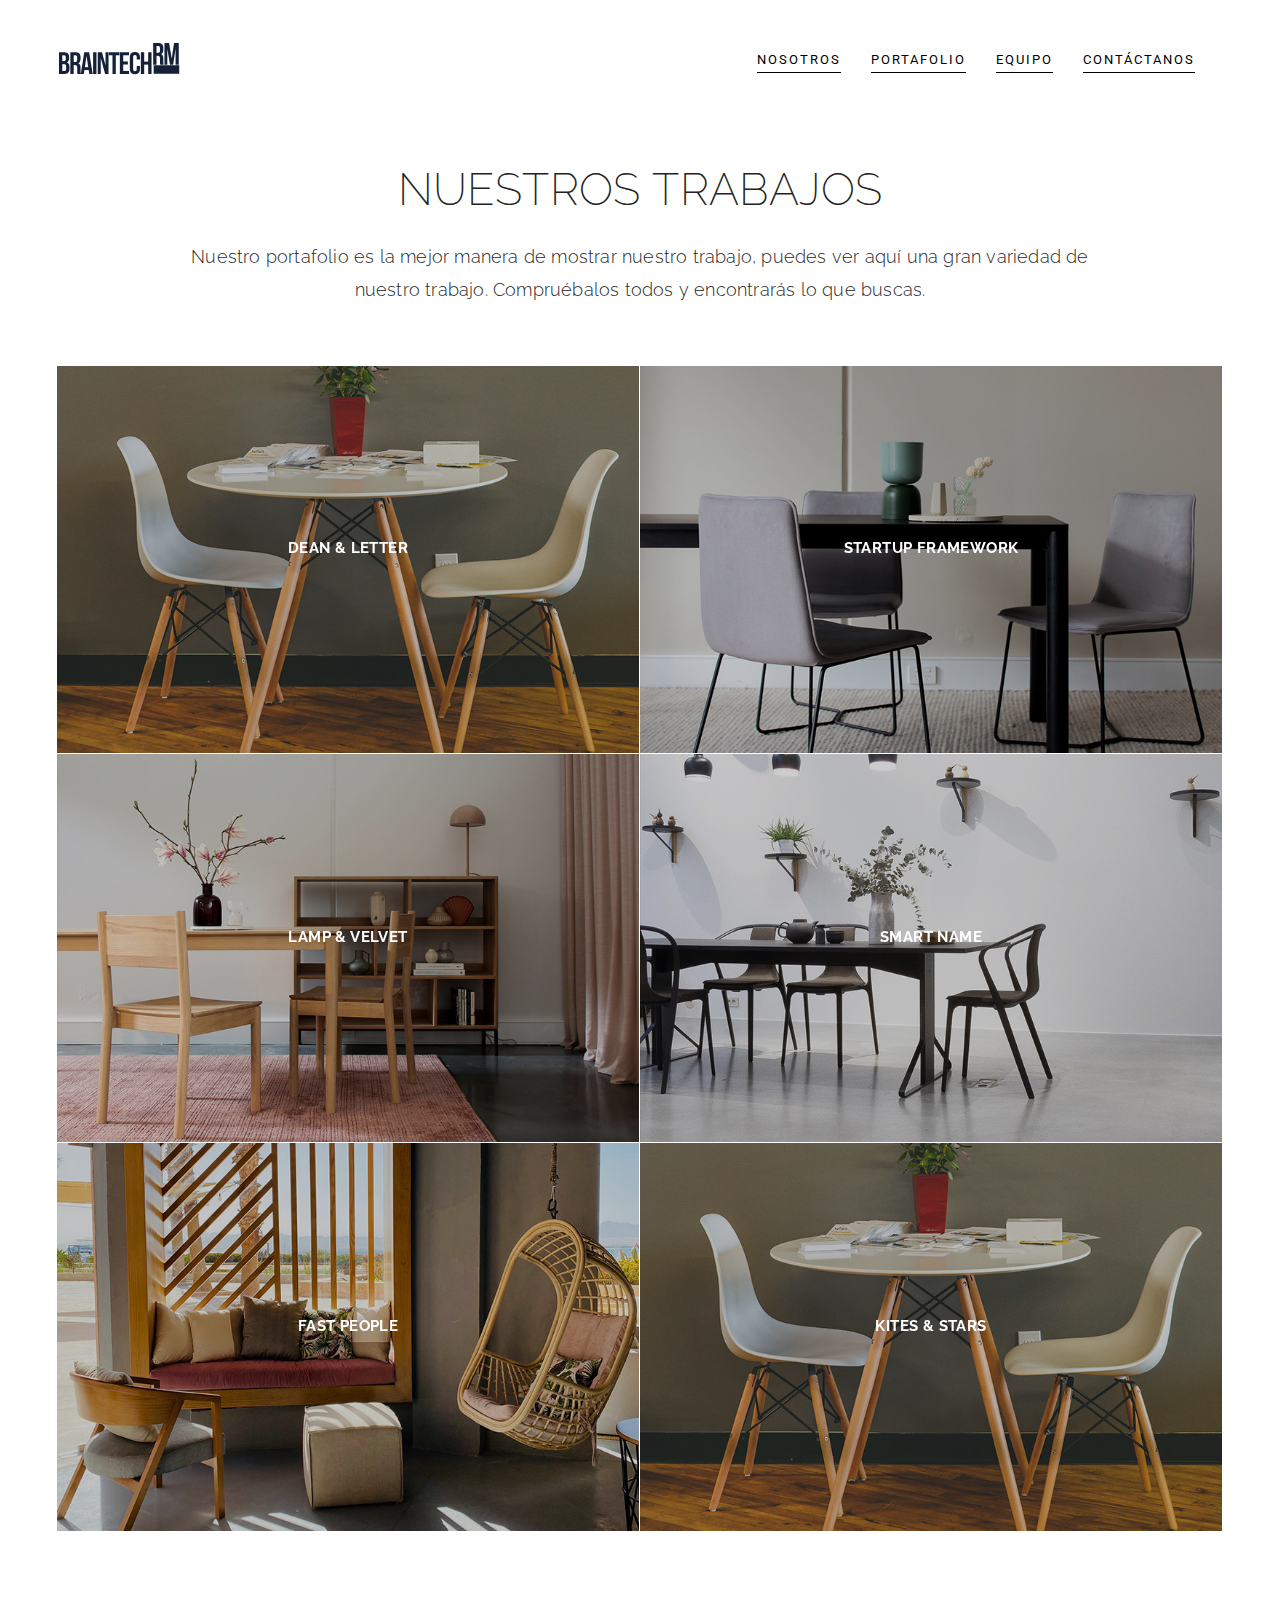
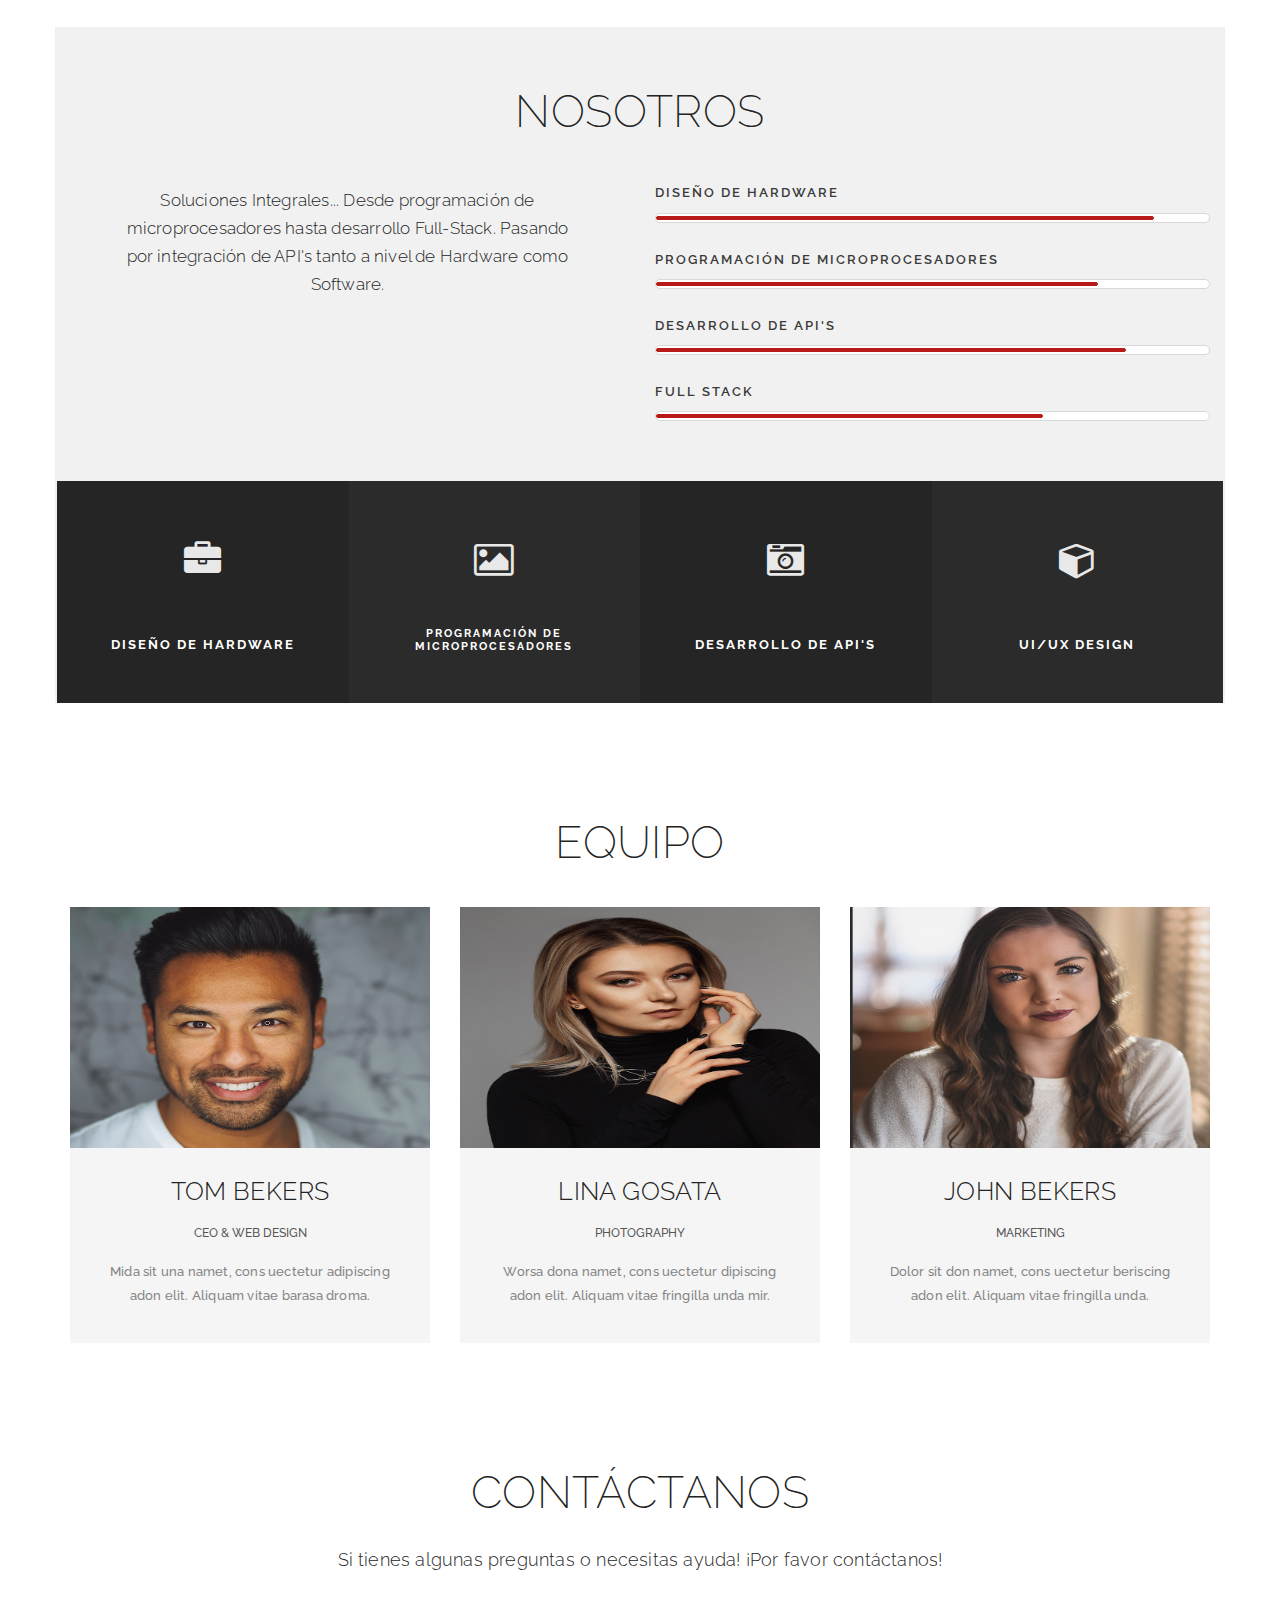
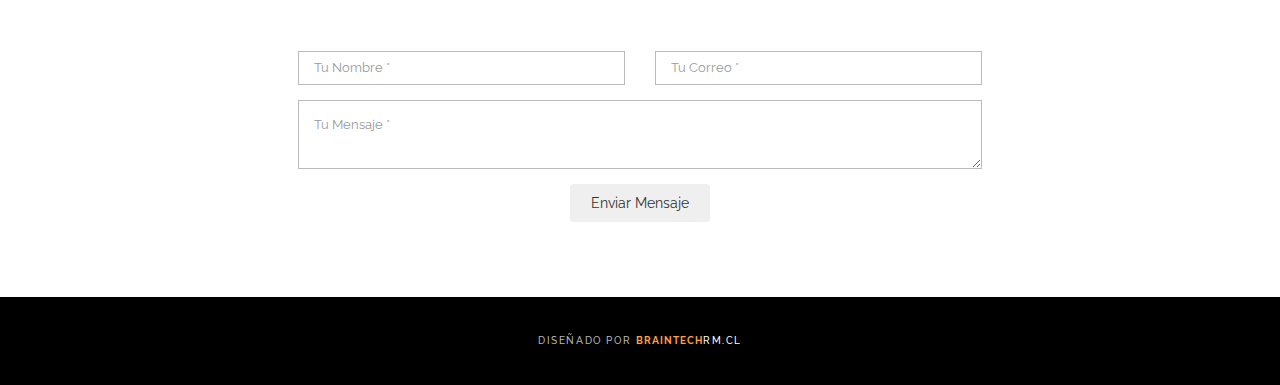
==== index.html @ 8836c4f1 "Update" ====
<!DOCTYPE html>
<html lang="en">
	<head>
		<meta charset="utf-8">
		<meta http-equiv="X-UA-Compatible" content="IE=edge">
		<meta name="viewport" content="width=device-width, initial-scale=1">
		<!-- The above 3 meta tags *must* come first in the head; any other head content must come *after* these tags -->
		<meta name="description" content="">
		<meta name="author" content="">
		<link rel="icon" href="favicon.ico">
		<title>BraintechRM</title>
		<!-- Bootstrap core CSS -->
		<link href="css/bootstrap.min.css" rel="stylesheet">
		<link rel="stylesheet" href="https://maxcdn.bootstrapcdn.com/font-awesome/4.4.0/css/font-awesome.min.css">
		<!-- Custom styles for this template -->
		<link href="css/style.css" rel="stylesheet">
		<script src="https://platform.linkedin.com/badges/js/profile.js" async defer type="text/javascript"></script>
	</head>
	<body id="page-top">
		<!-- Navigation -->
		<nav class="navbar navbar-default">
			<div class="container">
				<!-- Brand and toggle get grouped for better mobile display -->
				<div class="navbar-header page-scroll">
					<a class="navbar-brand page-scroll" href="#page-top"><img src="images/logosmall.png" class ="" alt="Treviso theme logo"></a>
					<button type="button" class="navbar-toggle" data-toggle="collapse" data-target="#bs-example-navbar-collapse-1">
					<span class="sr-only">Toggle navigation</span>
					<span class="icon-bar"></span>
					<span class="icon-bar"></span>
					<span class="icon-bar"></span>
					</button>
					
				</div>
				<!-- Collect the nav links, forms, and other content for toggling -->
				<div class="collapse navbar-collapse" id="bs-example-navbar-collapse-1">
					<ul class="nav navbar-nav navbar-right">
						<li class="hidden">
							<a href="#page-top"></a>
						</li>
						<li>
							<a class="page-scroll" href="#about">Nosotros</a>
						</li>
						<li>
							<a class="page-scroll" href="#portfolio">Portafolio</a>
						</li>
						<li>
							<a class="page-scroll" href="#team">Equipo</a>
						</li>
						<li>
							<a class="page-scroll" href="#contact">Contáctanos</a>
						</li>
					</ul>
				</div>
				<!-- /.navbar-collapse -->
			</div>
			<!-- /.container-fluid -->
		</nav>
		<section id="portfolio">
			<div class="container">
			<div class="row">
				<div class="col-lg-12 text-center">
					<div class="section-title">
						<h2>Nuestros Trabajos</h2>
						<p>Nuestro portafolio es la mejor manera de mostrar nuestro trabajo, puedes ver aquí una gran variedad de nuestro trabajo. Compruébalos todos y encontrarás lo que buscas.</p>
					</div>
				</div>
			</div>
			<div class="row row-0-gutter">
				<!-- start portfolio item -->
				<div class="col-md-6 col-0-gutter">
					<div class="ot-portfolio-item">
						<figure class="effect-bubba">
							<img src="images/demo/portfolio-6.jpg" alt="img02" class="img-responsive" />
							<figcaption>
								<h2>Dean & Letter</h2>
								<p>Branding, Design</p>
								<a href="#" data-toggle="modal" data-target="#Modal-1">View more</a>
							</figcaption>
						</figure>
					</div>
				</div>
				<!-- end portfolio item -->
				<!-- start portfolio item -->
				<div class="col-md-6 col-0-gutter">
					<div class="ot-portfolio-item">
						<figure class="effect-bubba">
							<img src="images/demo/portfolio-2.jpg" alt="img02" class="img-responsive" />
							<figcaption>
								<h2>Startup Framework</h2>
								<p>Branding, Web Design</p>
								<a href="#" data-toggle="modal" data-target="#Modal-2">View more</a>
							</figcaption>
						</figure>
					</div>
				</div>
				<!-- end portfolio item -->
			</div>
			<div class="row row-0-gutter">
				<!-- start portfolio item -->
				<div class="col-md-6 col-0-gutter">
					<div class="ot-portfolio-item">
						<figure class="effect-bubba">
							<img src="images/demo/portfolio-3.jpg" alt="img02" class="img-responsive" />
							<figcaption>
								<h2>Lamp & Velvet</h2>
								<p>Branding, Web Design</p>
								<a href="#" data-toggle="modal" data-target="#Modal-3">View more</a>
							</figcaption>
						</figure>
					</div>
				</div>
				<!-- end portfolio item -->
				<!-- start portfolio item -->
				<div class="col-md-6 col-0-gutter">
					<div class="ot-portfolio-item">
						<figure class="effect-bubba">
							<img src="images/demo/portfolio-4.jpg" alt="img02" class="img-responsive" />
							<figcaption>
								<h2>Smart Name</h2>
								<p>Branding, Design</p>
								<a href="#" data-toggle="modal" data-target="#Modal-4">View more</a>
							</figcaption>
						</figure>
					</div>
				</div>
				<!-- end portfolio item -->
			</div>
			<div class="row row-0-gutter">
				<!-- start portfolio item -->
				<div class="col-md-6 col-0-gutter">
					<div class="ot-portfolio-item">
						<figure class="effect-bubba">
							<img src="images/demo/portfolio-5.jpg" alt="img02" class="img-responsive" />
							<figcaption>
								<h2>Fast People</h2>
								<p>Branding, Web Design</p>
								<a href="#" data-toggle="modal" data-target="#Modal-5">View more</a>
							</figcaption>
						</figure>
					</div>
				</div>
				<!-- end portfolio item -->
				<!-- start portfolio item -->
				<div class="col-md-6 col-0-gutter">
					<div class="ot-portfolio-item">
						<figure class="effect-bubba">
							<img src="images/demo/portfolio-6.jpg" alt="img02" class="img-responsive" />
							<figcaption>
								<h2>Kites & Stars</h2>
								<p>Branding, Web Design</p>
								<a href="#" data-toggle="modal" data-target="#Modal-2">View more</a>
							</figcaption>
						</figure>
					</div>
				</div>
				<!-- end portfolio item -->
			</div>
			</div><!-- container -->
		</section>

		<section id="about" class="mz-module">
			<div class="container light-bg">
				<div class="row">
					<div class="col-lg-12 text-center">
						<div class="section-title">
							<h2>Nosotros</h2>
						</div>
					</div>
				</div>
				<div class="row">
					<div class="col-md-6 text-center">
						<div class="mz-about-container">
							<p>Soluciones Integrales... Desde programación de microprocesadores hasta desarrollo Full-Stack. Pasando por integración de API's tanto a nivel de Hardware como Software.</p>
						</div>
					</div>
					<div class="col-md-6">
						<!-- skill bar item -->
						<div class="skillbar-item">
							<div class="skillbar" data-percent="90%">
								<h3>Diseño de Hardware</h3>
								<div class="skillbar-bar">
									<div class="skillbar-percent" style="width: 90%;">
									</div>
								</div>
							</div>
						</div>
						<!-- skill bar item -->
						<div class="skillbar-item">
							<div class="skillbar" data-percent="80%">
								<h3>Programación de Microprocesadores</h3>
								<div class="skillbar-bar">
									<div class="skillbar-percent" style="width: 80%;">
									</div>
								</div>
							</div>
						</div>
						<!-- skill bar item -->
						<div class="skillbar-item">
							<div class="skillbar" data-percent="85%">
								<h3>Desarrollo de API's</h3>
								<div class="skillbar-bar">
									<div class="skillbar-percent" style="width: 85%;">
									</div>
								</div>
							</div>
						</div>
						<!-- skill bar item -->
						<div class="skillbar-item">
							<div class="skillbar" data-percent="70%">
								<h3>Full Stack</h3>
								<div class="skillbar-bar">
									<div class="skillbar-percent" style="width: 70%;">
									</div>
								</div>
							</div>
						</div>
					</div>
				</div>
				<div class="row row-0-gutter">
					<!-- about module -->
					<div class="col-md-3 col-0-gutter mz-about-default text-center">
						<div class="mz-module-about">
							<i class="fa fa-briefcase ot-circle"></i>
							<h3>Diseño de Hardware</h3>
						</div>
					</div>
					<!-- end about module -->
					<!-- about module -->
					<div class="col-md-3 col-0-gutter mz-about-dark text-center">
						<div class="mz-module-about">
							<i class="fa fa-photo ot-circle"></i>
							<h4>Programación de Microprocesadores</h4>
						</div>
					</div>
					<!-- end about module -->
					<!-- about module -->
					<div class="col-md-3 col-0-gutter mz-about-default text-center">
						<div class="mz-module-about">
							<i class="fa fa-camera-retro ot-circle"></i>
							<h3>Desarrollo de API's</h3>
						</div>
					</div>
					<!-- end about module -->
					<!-- about module -->
					<div class="col-md-3 col-0-gutter mz-about-dark text-center">
						<div class="mz-module-about">
							<i class="fa fa-cube ot-circle"></i>
							<h3>UI/UX Design</h3>
						</div>
					</div>
					<!-- end about module -->
				</div>
			</div>
			<!-- /.container -->
		</section>

		<section id="team">
			<div class="container">
				<div class="row">
					<div class="col-lg-12 text-center">
						<div class="section-title">
							<h2>Equipo</h2>
						</div>
					</div>
				</div>
				<div class="row">
					<!-- team member item -->
					<div class="col-md-4">
						<div class="team-item">
							<div class="team-image">
								<img src="images/demo/author-2.jpg" class="img-responsive" alt="author">
							</div>
							<div class="team-text">
								<h3>TOM BEKERS</h3>
								<div class="team-position">CEO & Web Design</div>
								<p>Mida sit una namet, cons uectetur adipiscing adon elit. Aliquam vitae barasa droma.</p>
							</div>
						</div>
					</div>
					<!-- end team member item -->
					<!-- team member item -->
					<div class="col-md-4">
						<div class="team-item">
							<div class="team-image">
								<img src="images/demo/author-6.jpg" class="img-responsive" alt="author">
							</div>
							<div class="team-text">
								<h3>LINA GOSATA</h3>
								<div class="team-position">Photography</div>
								<p>Worsa dona namet, cons uectetur dipiscing adon elit. Aliquam vitae fringilla unda mir.</p>
							</div>
						</div>
					</div>
					<!-- end team member item -->
					<!-- team member item -->
					<div class="col-md-4">
						<div class="team-item">
							<div class="team-image">
								<img src="images/demo/author-4.jpg" class="img-responsive" alt="author">
							</div>
							<div class="team-text">
								<h3>John BEKERS</h3>
								<div class="team-position">Marketing</div>
								<p>Dolor sit don namet, cons uectetur beriscing adon elit. Aliquam vitae fringilla unda.</p>
							</div>
						</div>
					</div>
					<!-- end team member item -->
				</div>
			</div>
		</section>

		<section id="contact">
			<div class="container">
				<div class="row">
					<div class="col-lg-12 text-center">
						<div class="section-title">
							<h2>Contáctanos</h2>
							<p>Si tienes algunas preguntas o necesitas ayuda! ¡Por favor contáctanos!<br></p>
						</div>
					</div>
				</div>
				<div class="row">
					<div class="col-lg-12 text-center">
						<form name="sentMessage" id="contactForm" novalidate="">
							<div class="row">
								<div class="col-md-6">
									<div class="form-group">
										<input type="text" class="form-control" placeholder="Tu Nombre *" id="name" required="" data-validation-required-message="Please enter your name.">
										<p class="help-block text-danger"></p>
									</div>
								</div>
								<div class="col-md-6">
									<div class="form-group">
										<input type="email" class="form-control" placeholder="Tu Correo *" id="email" required="" data-validation-required-message="Please enter your email address.">
										<p class="help-block text-danger"></p>
									</div>
								</div>
							</div>
							<div class="row">
								<div class="col-md-12">
									<div class="form-group">
										<textarea class="form-control" placeholder="Tu Mensaje *" id="message" required="" data-validation-required-message="Please enter a message."></textarea>
										<p class="help-block text-danger"></p>
									</div>
								</div>
								<div class="clearfix"></div>
							</div>
							<div class="row">
								<div class="col-lg-12 text-center">
									<div id="success"></div>
									<button type="submit" class="btn">Enviar Mensaje</button>
								</div>
							</div>
						</form>
					</div>
				</div>
			</div>
		</section>
		<p id="back-top">
			<a href="#top"><i class="fa fa-angle-up"></i></a>  
		</p>
		<footer>
			<div class="container text-center">
				<p>DISEÑADO POR <a href="https://braintechrm.cl"><span>Braintech</span>RM.CL</a></p>
			</div>
		</footer>

		<!-- Modal for portfolio item 1 -->
		<div class="modal fade" id="Modal-1" tabindex="-1" role="dialog" aria-labelledby="Modal-label-1">
			<div class="modal-dialog" role="document">
				<div class="modal-content">
					<div class="modal-header">
						<button type="button" class="close" data-dismiss="modal" aria-label="Close"><span aria-hidden="true">&times;</span></button>
						<h4 class="modal-title" id="Modal-label-1">Dean & Letter</h4>
					</div>
					<div id="carouselExampleIndicators" class="carousel slide" data-ride="carousel">
						<ol class="carousel-indicators">
						  <li data-target="#carouselExampleIndicators" data-slide-to="0" class="active"></li>
						  <li data-target="#carouselExampleIndicators" data-slide-to="1"></li>
						  <li data-target="#carouselExampleIndicators" data-slide-to="2"></li>
						</ol>
						<div class="carousel-inner">
						  <div class="carousel-item active">
							<img class="d-block w-100" src="images/indumentaria-removebg-preview.png" alt="First slide">
						  </div>
						  <div class="carousel-item">
							<img class="d-block w-100" src="images/indumentaria-removebg-preview.png" alt="Second slide">
						  </div>
						  <div class="carousel-item">
							<img class="d-block w-100" src="images/indumentaria-removebg-preview.png" alt="Third slide">
						  </div>
						</div>
						<a class="carousel-control-prev" href="#carouselExampleIndicators" role="button" data-slide="prev">
						  <span class="carousel-control-prev-icon" aria-hidden="true"></span>
						  <span class="sr-only">Previous</span>
						</a>
						<a class="carousel-control-next" href="#carouselExampleIndicators" role="button" data-slide="next">
						  <span class="carousel-control-next-icon" aria-hidden="true"></span>
						  <span class="sr-only">Next</span>
						</a>
					</div>
					<div class="modal-body">
						<!--<img src="images/demo/portfolio-6.jpg" alt="img01" class="img-responsive" />-->
						
						<div class="modal-works"><span>Branding</span><span>Web Design</span></div>
						<p>Temporibus autem quibusdam et aut officiis debitis aut rerum necessitatibus saepe</p>
					</div>
					<div class="modal-footer">
						<button type="button" class="btn btn-default" data-dismiss="modal">Close</button>
					</div>
				</div>
			</div>
		</div>

		<!-- Modal for portfolio item 2 -->
		<div class="modal fade" id="Modal-2" tabindex="-1" role="dialog" aria-labelledby="Modal-label-2">
			<div class="modal-dialog" role="document">
				<div class="modal-content">
					<div class="modal-header">
						<button type="button" class="close" data-dismiss="modal" aria-label="Close"><span aria-hidden="true">&times;</span></button>
						<h4 class="modal-title" id="Modal-label-2">Startup Framework</h4>
					</div>
					<div class="modal-body">
						<img src="images/demo/portfolio-2.jpg" alt="img01" class="img-responsive" />
						<div class="modal-works"><span>Branding</span><span>Web Design</span></div>
						<p>Temporibus autem quibusdam et aut officiis debitis aut rerum necessitatibus saepe</p>
					</div>
					<div class="modal-footer">
						<button type="button" class="btn btn-default" data-dismiss="modal">Close</button>
					</div>
				</div>
			</div>
		</div>

		<!-- Modal for portfolio item 3 -->
		<div class="modal fade" id="Modal-3" tabindex="-1" role="dialog" aria-labelledby="Modal-label-3">
			<div class="modal-dialog" role="document">
				<div class="modal-content">
					<div class="modal-header">
						<button type="button" class="close" data-dismiss="modal" aria-label="Close"><span aria-hidden="true">&times;</span></button>
						<h4 class="modal-title" id="Modal-label-3">Lamp & Velvet</h4>
					</div>
					<div class="modal-body">
						<img src="images/demo/portfolio-3.jpg" alt="img01" class="img-responsive" />
						<div class="modal-works"><span>Branding</span><span>Web Design</span></div>
						<p>Temporibus autem quibusdam et aut officiis debitis aut rerum necessitatibus saepe</p>
					</div>
					<div class="modal-footer">
						<button type="button" class="btn btn-default" data-dismiss="modal">Close</button>
					</div>
				</div>
			</div>
		</div>

		<!-- Modal for portfolio item 4 -->
		<div class="modal fade" id="Modal-4" tabindex="-1" role="dialog" aria-labelledby="Modal-label-4">
			<div class="modal-dialog" role="document">
				<div class="modal-content">
					<div class="modal-header">
						<button type="button" class="close" data-dismiss="modal" aria-label="Close"><span aria-hidden="true">&times;</span></button>
						<h4 class="modal-title" id="Modal-label-4">Smart Name</h4>
					</div>
					<div class="modal-body">
						<img src="images/demo/portfolio-4.jpg" alt="img01" class="img-responsive" />
						<div class="modal-works"><span>Branding</span><span>Web Design</span></div>
						<p>Temporibus autem quibusdam et aut officiis debitis aut rerum necessitatibus saepe</p>
					</div>
					<div class="modal-footer">
						<button type="button" class="btn btn-default" data-dismiss="modal">Close</button>
					</div>
				</div>
			</div>
		</div>

		<!-- Modal for portfolio item 5 -->
		<div class="modal fade" id="Modal-5" tabindex="-1" role="dialog" aria-labelledby="Modal-label-5">
			<div class="modal-dialog" role="document">
				<div class="modal-content">
					<div class="modal-header">
						<button type="button" class="close" data-dismiss="modal" aria-label="Close"><span aria-hidden="true">&times;</span></button>
						<h4 class="modal-title" id="Modal-label-5">Fast People</h4>
					</div>
					<div class="modal-body">
						<img src="images/demo/portfolio-5.jpg" alt="img01" class="img-responsive" />
						<div class="modal-works"><span>Branding</span><span>Web Design</span></div>
						<p>Temporibus autem quibusdam et aut officiis debitis aut rerum necessitatibus saepe</p>
					</div>
					<div class="modal-footer">
						<button type="button" class="btn btn-default" data-dismiss="modal">Close</button>
					</div>
				</div>
			</div>
		</div>

		<!-- Bootstrap core JavaScript
			================================================== -->
		<!-- Placed at the end of the document so the pages load faster -->
		<script src="https://ajax.googleapis.com/ajax/libs/jquery/1.11.3/jquery.min.js"></script>
		<script src="js/bootstrap.min.js"></script>
		<script src="js/SmoothScroll.js"></script>
		<script src="js/theme-scripts.js"></script>
	</body>
</html>
---- css/style.css ----
/*------------------------------------------------------------------

Project:	Treviso - One page multi purpose page
Version:	1.0
Last change:	17/08/2015 [...]
Designed by:	MOOZ Themes / www.MOOZthemes.com
Primary use:	One page

/*--------------------
Import Google Fonts
--------------------*/

/* main font for menu. */
@import url(http://fonts.googleapis.com/css?family=Roboto:400|Raleway:200,300,400,500,700,900);

/*--------------------
1. General
--------------------*/

body {
    margin: 0px;
    font-family: "Raleway", Sans-serif;
}

h1,
h2,
h3,
h4,
h5,
h6 {
    font-weight: 200;
    letter-spacing: 0.4px;
    font-family: "Raleway", Sans-serif;
    color: #232323;
}

p {
    font-family: 'Raleway', sans-serif;
    font-size: 17px;
    font-weight: 300;
    line-height: 28px;
    letter-spacing: 0.2px;
    color: #252525;
}

a:hover,
a:focus,
a:active,
a.active {
    color: #fec503;
}

a,
a:hover,
a:focus,
a:active,
a.active {
    outline: 0;
}

::selection {
    text-shadow: none;
    background: #fed136;
}

@media (min-width: 768px) {
    section {
        padding: 150px 0;
    }
}

section {
    padding: 35px 0 60px;
}

/*--------------------
1.1 Reset bootstrap
--------------------*/

.row-0-gutter {
    margin-left: -13px;
    margin-right: -13px;
}

.col-0-gutter {
    padding-left: 0;
    padding-right: 0;
}

/*--------------------
2. Navigation
--------------------*/


.navbar-default {
    background-color: #F1F1F1;
    border-color: transparent
}

.navbar-default .navbar-brand {
    color: #fff;
    padding: 5px;
}

.navbar-default .navbar-brand:hover,
.navbar-default .navbar-brand:focus,
.navbar-default .navbar-brand:active,
.navbar-default .navbar-brand.active {
    color: #fec503
}

.navbar-default .navbar-collapse {
    border-color: rgba(255, 255, 255, .02)
}

.navbar-default .navbar-toggle {
    background-color: #fed136;
    border-color: #fed136
}

.navbar-default .navbar-toggle .icon-bar {
    background-color: #fff
}

.navbar-default .navbar-toggle:hover,
.navbar-default .navbar-toggle:focus {
    background-color: #fed136
}

.navbar-default .nav li a {
    font-family: "Roboto", sans-serif;
    text-transform: uppercase;
    font-size: 13px;
    font-weight: 400;
    letter-spacing: 2px;
    color: #000;
    border-bottom: 1px solid;
    border-color: #000;
    margin: 10px 15px;
    padding: 0 0 2px 0;
}

.navbar-default .nav li a:hover,
.navbar-default .nav li a:focus {
    border-color: #991919;
    outline: 0
}

.navbar-default .navbar-nav>.active>a {
    border-radius: 0;
    color: #fff;
    background-color: #fed136
}

.navbar-default .navbar-nav>.active>a:hover,
.navbar-default .navbar-nav>.active>a:focus {
    color: #fff;
    background-color: #fec503
}

@media (min-width:768px) {
    .navbar-default {
        background-color: transparent;
        padding: 40px 0 0px;
        -webkit-transition: padding .3s;
        -moz-transition: padding .3s;
        transition: padding .3s;
        border: 0
    }

    .navbar-default .navbar-brand {
        font-size: 2em;
        -webkit-transition: all .3s;
        -moz-transition: all .3s;
        transition: all .3s; 
        padding: 0px;
    }

    .navbar-default .navbar-nav>.active>a {
        border-radius: 3px
    }

    .navbar-default.navbar-shrink {
        background-color: #222;
        padding: 10px 0
    }

    .navbar-nav>li>a {
        padding-top: 15px;
        padding-bottom: 4px;
    }
}

/*--------------------
4. Sections
--------------------*/

.section-title {
    padding-bottom: 30px;
}

.section-title h2 {
    font-size: 45px;
    text-transform: uppercase;
}

.section-title p {
    font-size: 18px;
    font-weight: 300;
    line-height: 33px;
    margin: 25px 100px 30px 100px;
}

.mz-module .section-title {
    padding: 40px 0;
}

/*--------------------
4.1. About
--------------------*/

.mz-about-container {
    padding: 0 50px;
}

.mz-module-about {
    padding: 20px;
}

.mz-about-default {
    background-color: #252525;
}

.mz-about-dark {
    background-color: #2B2B2B;
}

.mz-module-about h3 {
    font-weight: 700;
    font-size: 13px;
    text-transform: uppercase;
    color: #FFFFFF;
    letter-spacing: 2px;
    margin-bottom: 30px;
}

.mz-module-about h4 {
    font-weight: 700;
    font-size: 11px;
    text-transform: uppercase;
    color: #FFFFFF;
    letter-spacing: 2px;
    margin-bottom: 30px;
}


.mz-module-about p {
    font-size: 14px;
    font-weight: 400;
    line-height: 27px;
    color: #9C9C9C;
}

.ot-circle {
    text-align: center;
    color: #E8E8E8;
    margin: 40px 0;
    font-size: 37px;
}

/*--------------------
4.2. Skills
--------------------*/

.skills-text h2 {
    margin: 0 0 30px;
}

.skillbar-item {
    margin-bottom: 30px;
}

.skillbar-item:last-child {
    margin-bottom: 60px;
}

.skillbar {
    position: relative;
    display: block;
    width: 100%;
}

.skillbar-bar {
    display: block;
    background-color: #FFFFFF;
    height: 10px;
    width: 100%;
    border: 1px solid #D8D8D8;
    border-radius: 10px;
}

.skillbar h3 {
    font-weight: 600;
    font-size: 13px;
    text-transform: uppercase;
    color: #3A3A3A;
    letter-spacing: 2px;
    margin: 0;
    padding: 0 0 12px 0;
}

.skillbar-percent {
    color: #fff;
    background-color: #B91919;
    float: left;
    height: 4px;
    margin: 2px 0;
    border-radius: 10px;
    border: 1px solid #B91919;
}

/*--------------------
4.3. Portfolio
--------------------*/

figure {
    position: relative;
    overflow: hidden;
    margin: 0 1px 1px 0;
    background: #726FB9;
    text-align: center;
    cursor: pointer;
}

figcaption {
    position: absolute;
    top: 0;
    left: 0;
    width: 100%;
    height: 100%;
}

.ot-portfolio-item figure figcaption>a {
    z-index: 1000;
    text-indent: 200%;
    white-space: nowrap;
    font-size: 0;
    opacity: 0;
}

.ot-portfolio-item figure figcaption,
.ot-portfolio-item figure figcaption>a {
    position: absolute;
    top: 0;
    left: 0;
    width: 100%;
    height: 100%;
}

figure.effect-bubba {
    background: #000;
    margin-bottom: 1px;
}

figure.effect-bubba img {
    opacity: 0.8;
    -webkit-transition: opacity 0.35s;
    transition: opacity 0.35s;
}

figure.effect-bubba:hover img {
    opacity: 0.4;
}

figure.effect-bubba figcaption::before,
figure.effect-bubba figcaption::after {
    position: absolute;
    top: 30px;
    right: 30px;
    bottom: 30px;
    left: 30px;
    content: '';
    opacity: 0;
    -webkit-transition: opacity 0.35s, -webkit-transform 0.35s;
    transition: opacity 0.35s, transform 0.35s;
}

figure.effect-bubba figcaption::before {
    border-top: 1px solid #fff;
    border-bottom: 1px solid #fff;
    -webkit-transform: scale(0, 1);
    transform: scale(0, 1);
}

figure.effect-bubba figcaption::after {
    border-right: 1px solid #fff;
    border-left: 1px solid #fff;
    -webkit-transform: scale(1, 0);
    transform: scale(1, 0);
}

figure.effect-bubba h2 {
    color: #fff;
    font-size: 15px;
    font-weight: 700;
    text-transform: uppercase;
    padding-top: 30%;
    -webkit-transition: -webkit-transform 0.35s;
    transition: transform 0.35s;
    -webkit-transform: translate3d(0, -20px, 0);
    transform: translate3d(0, -20px, 0);
}

figure.effect-bubba p {
    color: #fff;
    font-size: 13px;
    font-weight: 500;
    padding: 20px 2.5em;
    opacity: 0;
    -webkit-transition: opacity 0.35s, -webkit-transform 0.35s;
    transition: opacity 0.35s, transform 0.35s;
    -webkit-transform: translate3d(0, 20px, 0);
    transform: translate3d(0, 20px, 0);
}

figure.effect-bubba:hover figcaption::before,
figure.effect-bubba:hover figcaption::after {
    opacity: 1;
    -webkit-transform: scale(1);
    transform: scale(1);
}

figure.effect-bubba:hover h2,
figure.effect-bubba:hover p {
    opacity: 1;
    -webkit-transform: translate3d(0, 0, 0);
    transform: translate3d(0, 0, 0);
}

/*--------------------
4.4. Dark Short section (counters, quote, etc)
--------------------*/

.light-bg {
    background: #f1f1f1;
}

/*--------------------
4.5. Intro Text
--------------------*/

.intro-section {
    padding: 60px 0 0 0;
    margin: 0;
}

.intro-section .section-title {
    /*	padding: 0px 85px; */
    text-align: justify;
}

.intro-section p {
    font-size: 14px;
    color: #6B6B6B;
    font-weight: 500;
    line-height: 32px;
    padding: 47px;
    font-family: "Raleway";
    margin: 0;
    background-color: #F9F9F9;
}

/*--------------------
4.6. Team
--------------------*/

.team-item {
    text-align: center;
    background-color: #F5F5F5;
}

.team-item h3 {
    font-size: 25px;
    font-weight: 300;
    margin: 30px 0 20px;
    text-transform: uppercase;
}

.team-item .team-position {
    color: #565656;
    font-size: 12px;
    text-transform: uppercase;
    font-weight: 500;
}

.team-item p {
    font-size: 13px;
    font-weight: 500;
    color: #848484;
    padding: 18px 30px 35px 30px;
    line-height: 24px;
}

/*--------------------
4.7. Contacts
--------------------*/

section#contact form {
    width: 60%;
    margin: 15px auto;
}

section#contact.form-group {
    margin-bottom: 25px;
}

section#contact .form-group input,
section#contact .form-group textarea {
    padding: 15px;
    border: 1px solid #BBBBBB;
    border-radius: 0;
    -webkit-box-shadow: inset 0 1px 1px rgba(0, 0, 0, .075);
    box-shadow: inset 0 0px 0px rgba(0, 0, 0, .075);
    font-size: 13px;
}

.contact h3 {
    margin-bottom: 30px;
}

.contact p {
    font-size: 13px;
}

.contact .day {
    display: inline-block;
    width: 80px;
}

.contact i {
    margin-right: 5px;
}

/*--------------------
5. Footer
--------------------*/

footer {
    padding: 30px;
    background-color: #000;
}

footer p {
    color: #B7B7B7;
    margin: 0;
    font-size: 10px;
    text-transform: uppercase;
    font-weight: 500;
    letter-spacing: 1.6px;
}

footer p a {
    color: #fff;
}

footer p a span {
    color: #FF9F46;
    font-size: 10px;
    letter-spacing: 1px;
    font-weight: 700;
}

/*--------------------
6. Modal
--------------------*/

.modal-content {
    border-radius: 0;
}

.modal-header .close {
    font-size: 30px;
}

.modal-title {
    text-transform: uppercase;
    font-size: 23px;
}

.modal-body {
    padding: 0;
}

.modal-body p {
    margin: 30px 20px;
    color: #2D2D2D;
}

.modal-works {
    font-size: 11px;
    letter-spacing: 1px;
    text-transform: uppercase;
    font-weight: 500;
    color: #fff;
    margin: 25px 20px;
}

.modal-works span {
    background-color: #FED136;
    margin-right: 15px;
    padding: 5px 10px;
}

/*--------------------
7. Components
--------------------*/

.btn-xl:hover,
.btn-xl:focus,
.btn-xl:active,
.btn-xl.active,
.open .dropdown-toggle.btn-xl {
    color: #fff;
    background-color: #fec503;
    border-color: #f6bf01;
}

.btn:hover,
.btn:focus,
.btn:active,
.btn.active,
.open .dropdown-toggle.btn {
    color: #fff;
    background-color: #fec503;
    border-color: #f6bf01;
}

.btn {
    display: inline-block;
    padding: 8px 20px;
    margin-bottom: 0;
    font-size: 14px;
    font-weight: 400;
    line-height: 1.42857143;
    text-align: center;
    white-space: nowrap;
    vertical-align: middle;
    -ms-touch-action: manipulation;
    touch-action: manipulation;
    cursor: pointer;
    -webkit-user-select: none;
    -moz-user-select: none;
    -ms-user-select: none;
    user-select: none;
    background-image: none;
    border: 1px solid transparent;
    border-radius: 4px;
}

.btn-xl {
    color: #fff;
    background-color: #726FB9;
    border-color: #726FB9;
    font-family: "Robot", sans-serif;
    text-transform: uppercase;
    font-weight: 700;
    border-radius: 3px;
    font-size: 18px;
    padding: 20px 40px;
}

/* Back to top button
---------------------------------- */
#back-top {
    position: fixed;
    z-index: 1000;
    bottom: 40px;
    right: 50px;
}

#back-top a {
    width: 60px;
    height: 60px;
    display: block;
    text-align: center;
    font: 11px/100% Arial, Helvetica, sans-serif;
    text-transform: uppercase;
    text-decoration: none;
    color: #FFFFFF;
    background: #A9A9B1;
    /* background color transition */
    -webkit-transition: 1s;
    -moz-transition: 1s;
    transition: 1s;
}

#back-top a:hover {
    background: #fed136;
}

/* arrow icon (span tag) */
#back-top i {
    margin-top: 15px;
    font-size: 28px;
}

@media only screen and (min-width : 320px) and (max-width : 480px) {
    #back-top {
        position: fixed;
        bottom: 10px;
        right: 30px;
    }

    #back-top a {
        width: 40px;
        height: 40px;
    }

    #back-top i {
        margin-top: 7px;
        font-size: 20px;
    }
}



/* @media (max-width: 990px) {
    section {
        padding: 150px 0;
    }
    .logo {
        width: 45%;
        padding-top: 12px; 
    }
} */
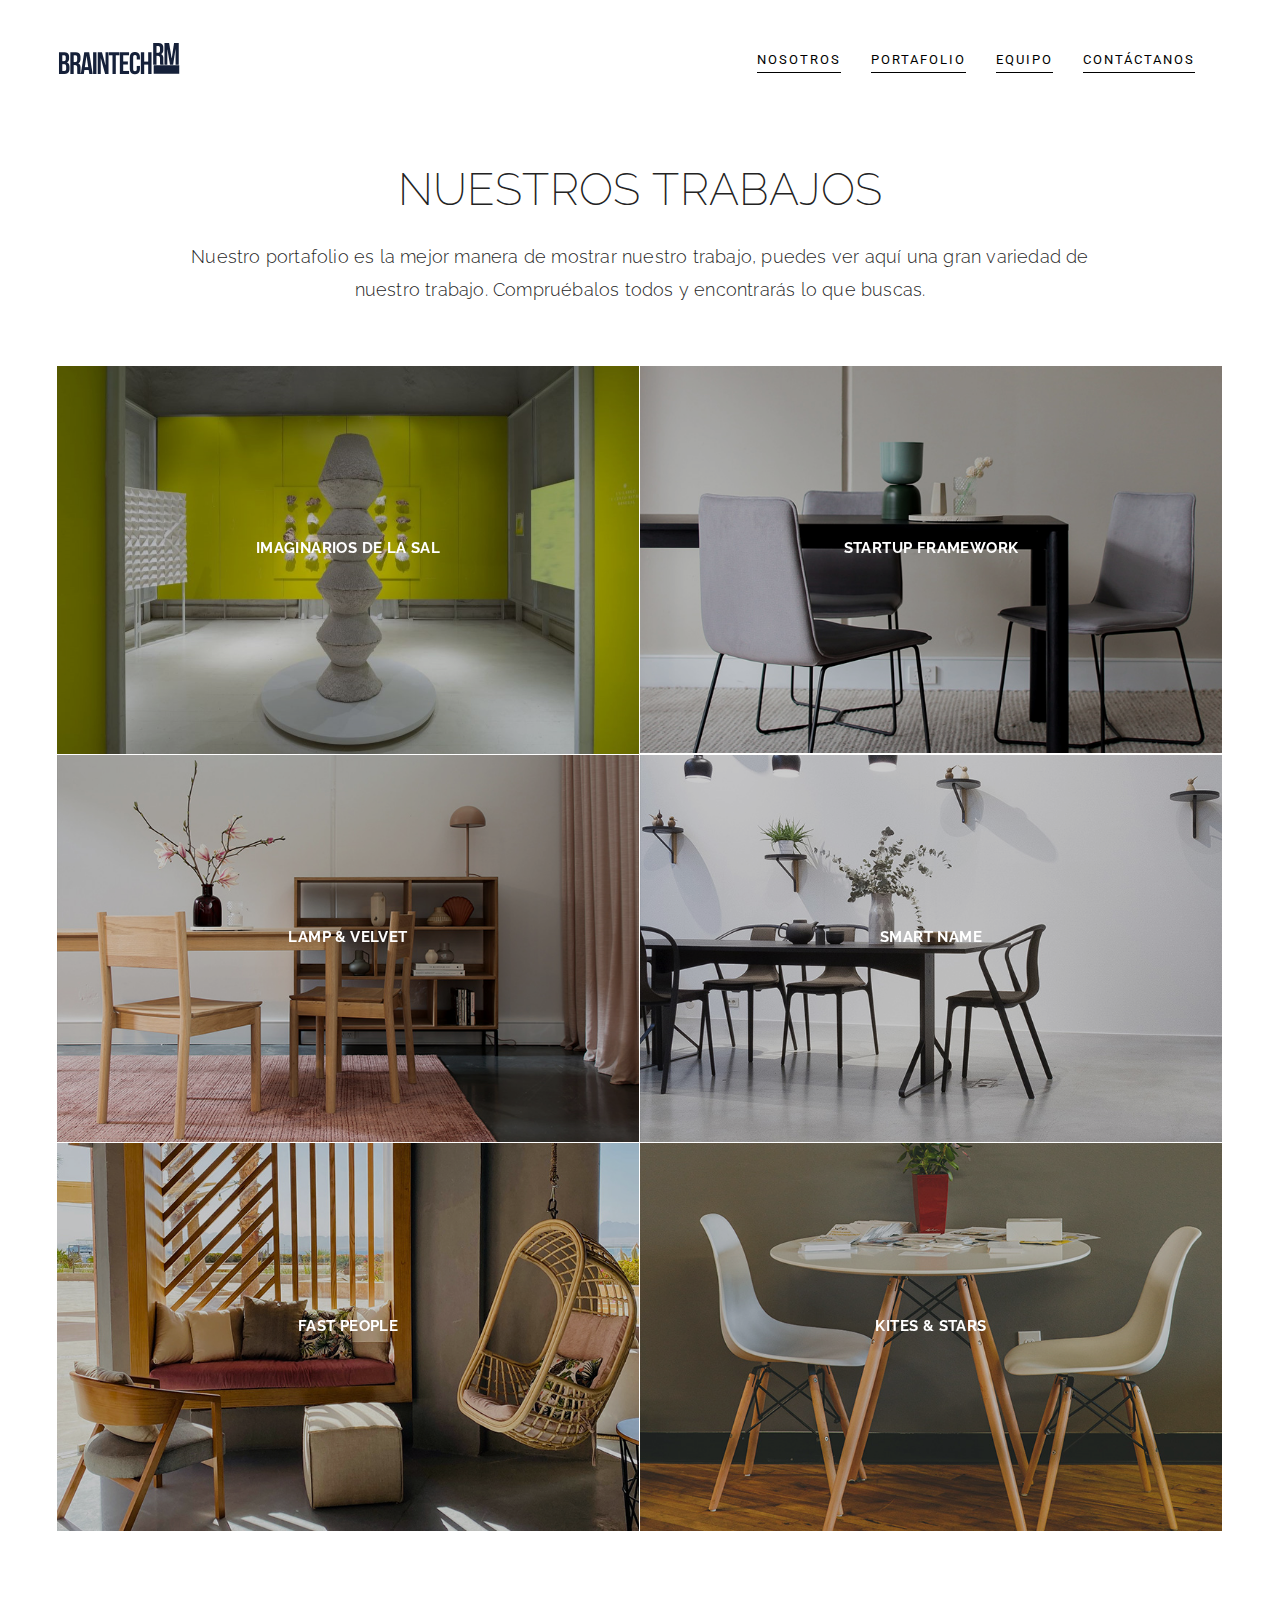
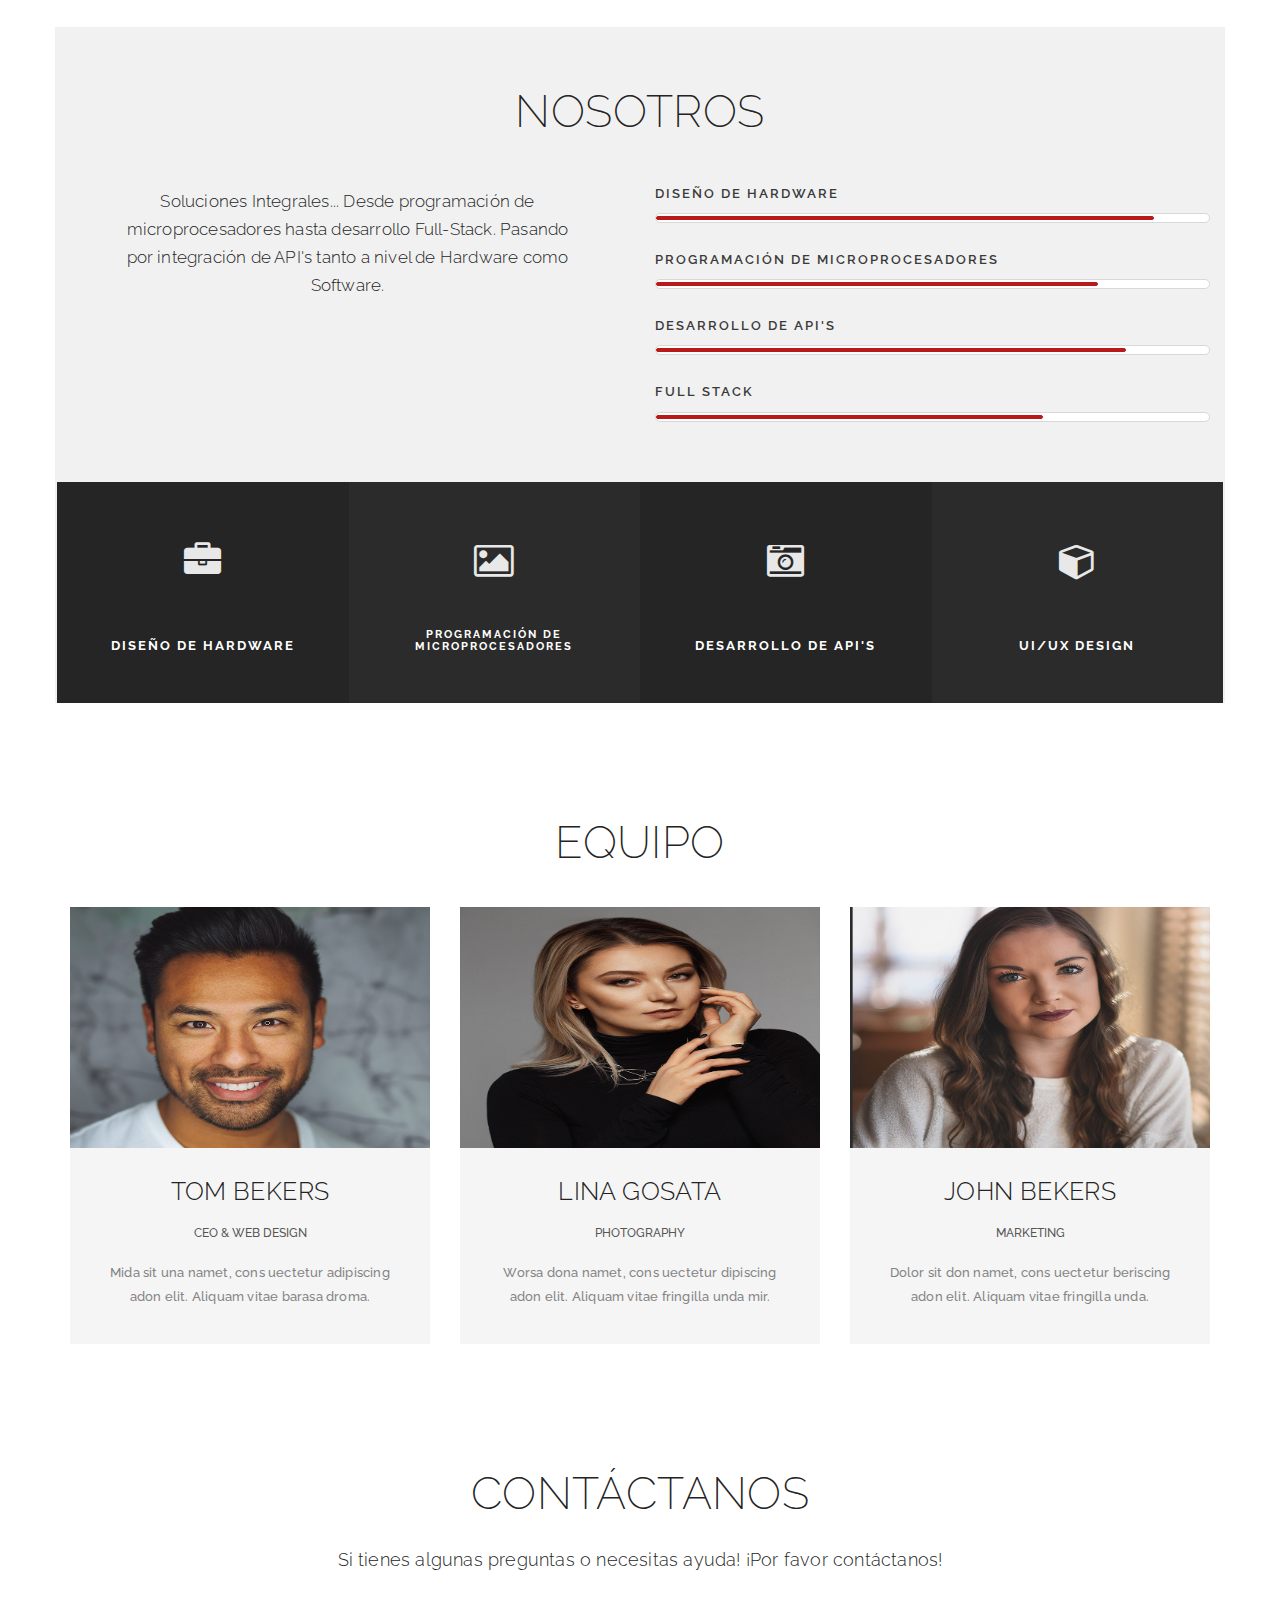
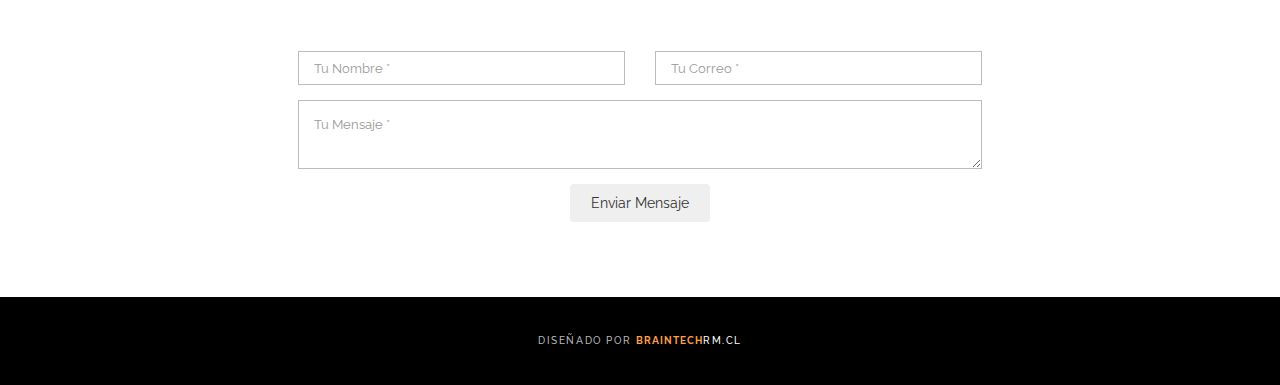
==== commit 88df6737: "update images" ====
--- a/index.html
+++ b/index.html
@@ -70,10 +70,10 @@
 				<div class="col-md-6 col-0-gutter">
 					<div class="ot-portfolio-item">
 						<figure class="effect-bubba">
-							<img src="images/demo/portfolio-6.jpg" alt="img02" class="img-responsive" />
-							<figcaption>
-								<h2>Dean & Letter</h2>
-								<p>Branding, Design</p>
+							<img src="images/demo/imaginariosdelasal-01.jpeg" alt="img02" class="img-responsive" />
+							<figcaption>
+								<h2>Imaginarios de la Sal</h2>
+								<p>Programación Audiovisual</p>
 								<a href="#" data-toggle="modal" data-target="#Modal-1">View more</a>
 							</figcaption>
 						</figure>
@@ -374,37 +374,10 @@
 						<button type="button" class="close" data-dismiss="modal" aria-label="Close"><span aria-hidden="true">&times;</span></button>
 						<h4 class="modal-title" id="Modal-label-1">Dean & Letter</h4>
 					</div>
-					<div id="carouselExampleIndicators" class="carousel slide" data-ride="carousel">
-						<ol class="carousel-indicators">
-						  <li data-target="#carouselExampleIndicators" data-slide-to="0" class="active"></li>
-						  <li data-target="#carouselExampleIndicators" data-slide-to="1"></li>
-						  <li data-target="#carouselExampleIndicators" data-slide-to="2"></li>
-						</ol>
-						<div class="carousel-inner">
-						  <div class="carousel-item active">
-							<img class="d-block w-100" src="images/indumentaria-removebg-preview.png" alt="First slide">
-						  </div>
-						  <div class="carousel-item">
-							<img class="d-block w-100" src="images/indumentaria-removebg-preview.png" alt="Second slide">
-						  </div>
-						  <div class="carousel-item">
-							<img class="d-block w-100" src="images/indumentaria-removebg-preview.png" alt="Third slide">
-						  </div>
-						</div>
-						<a class="carousel-control-prev" href="#carouselExampleIndicators" role="button" data-slide="prev">
-						  <span class="carousel-control-prev-icon" aria-hidden="true"></span>
-						  <span class="sr-only">Previous</span>
-						</a>
-						<a class="carousel-control-next" href="#carouselExampleIndicators" role="button" data-slide="next">
-						  <span class="carousel-control-next-icon" aria-hidden="true"></span>
-						  <span class="sr-only">Next</span>
-						</a>
-					</div>
 					<div class="modal-body">
-						<!--<img src="images/demo/portfolio-6.jpg" alt="img01" class="img-responsive" />-->
-						
-						<div class="modal-works"><span>Branding</span><span>Web Design</span></div>
-						<p>Temporibus autem quibusdam et aut officiis debitis aut rerum necessitatibus saepe</p>
+						<img src="images/demo/imaginariosdelasal-01.jpeg" alt="img01" class="img-responsive" />
+						<div class="modal-works"><span>Programación Audiovisual</span><span>Diseño de Hardware</span></div>
+						<p>Imaginarios de la Sal fue un proyecto que involucraba</p>
 					</div>
 					<div class="modal-footer">
 						<button type="button" class="btn btn-default" data-dismiss="modal">Close</button>
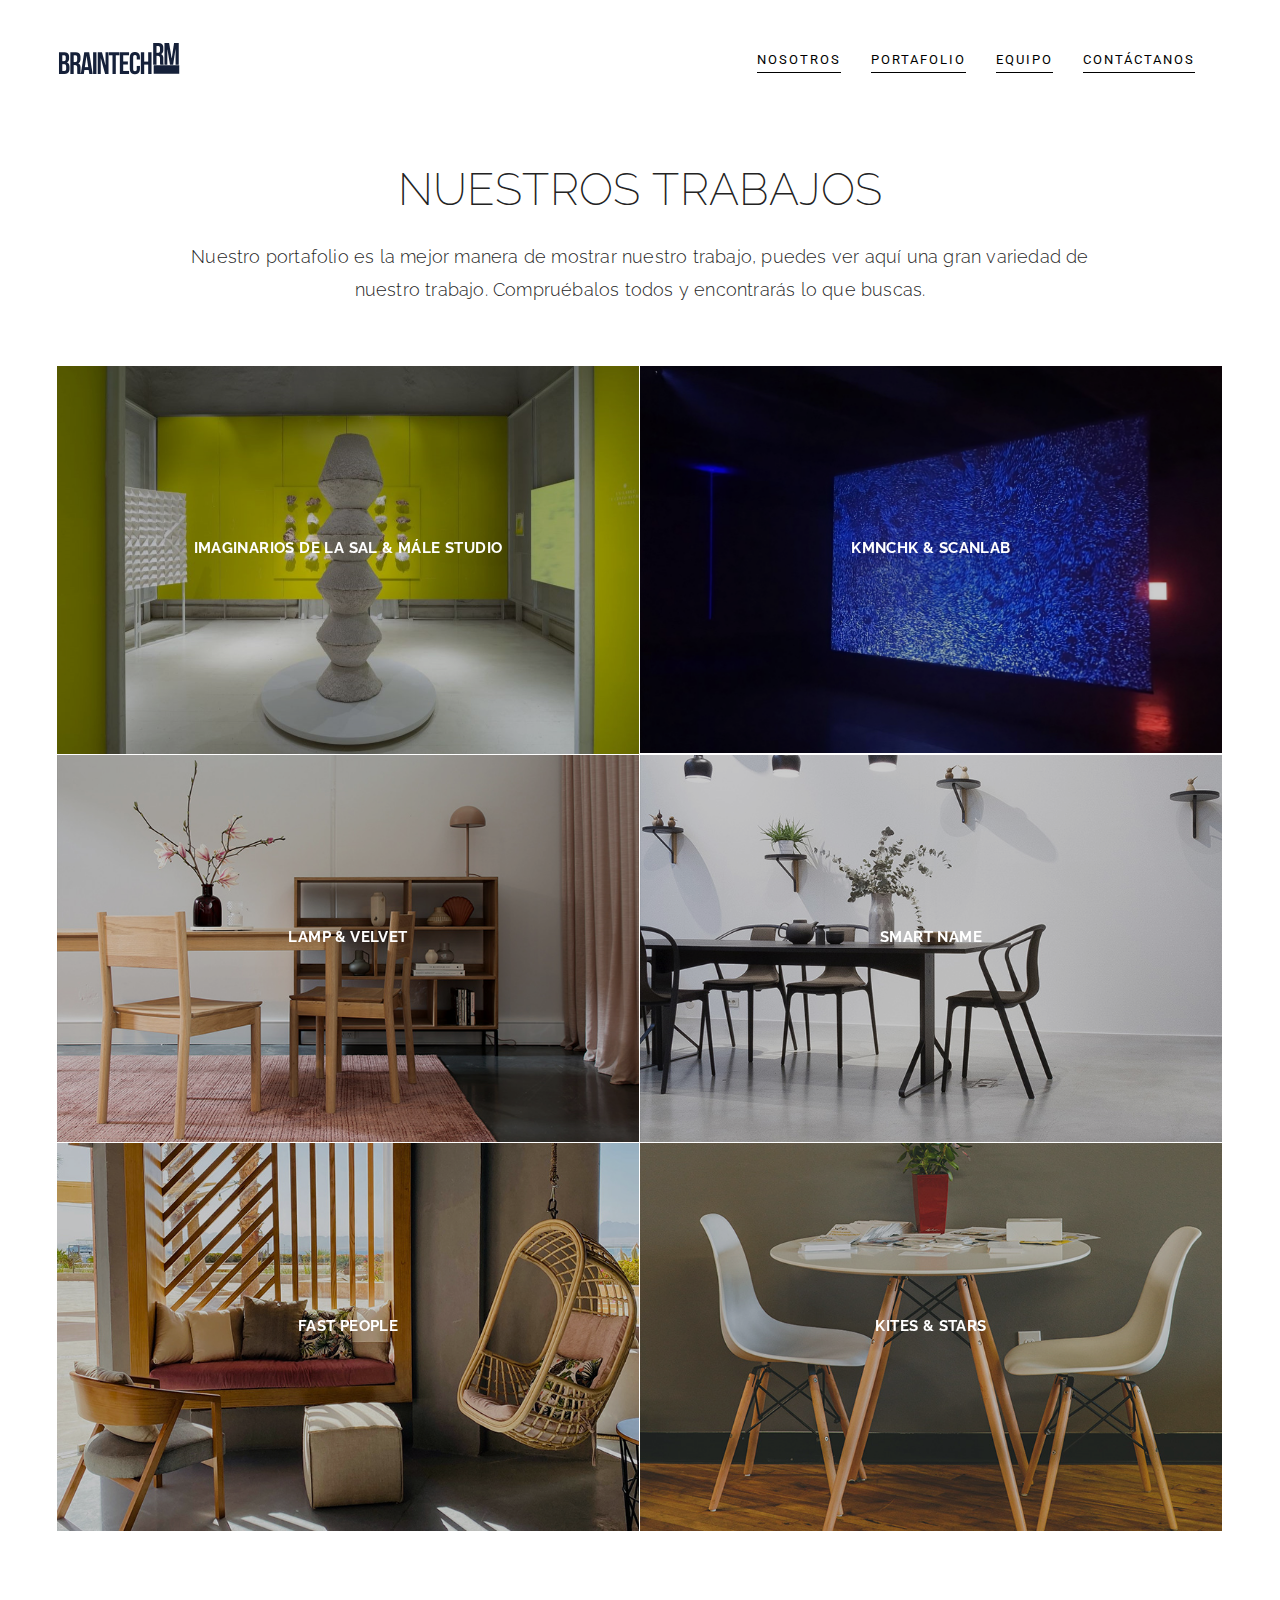
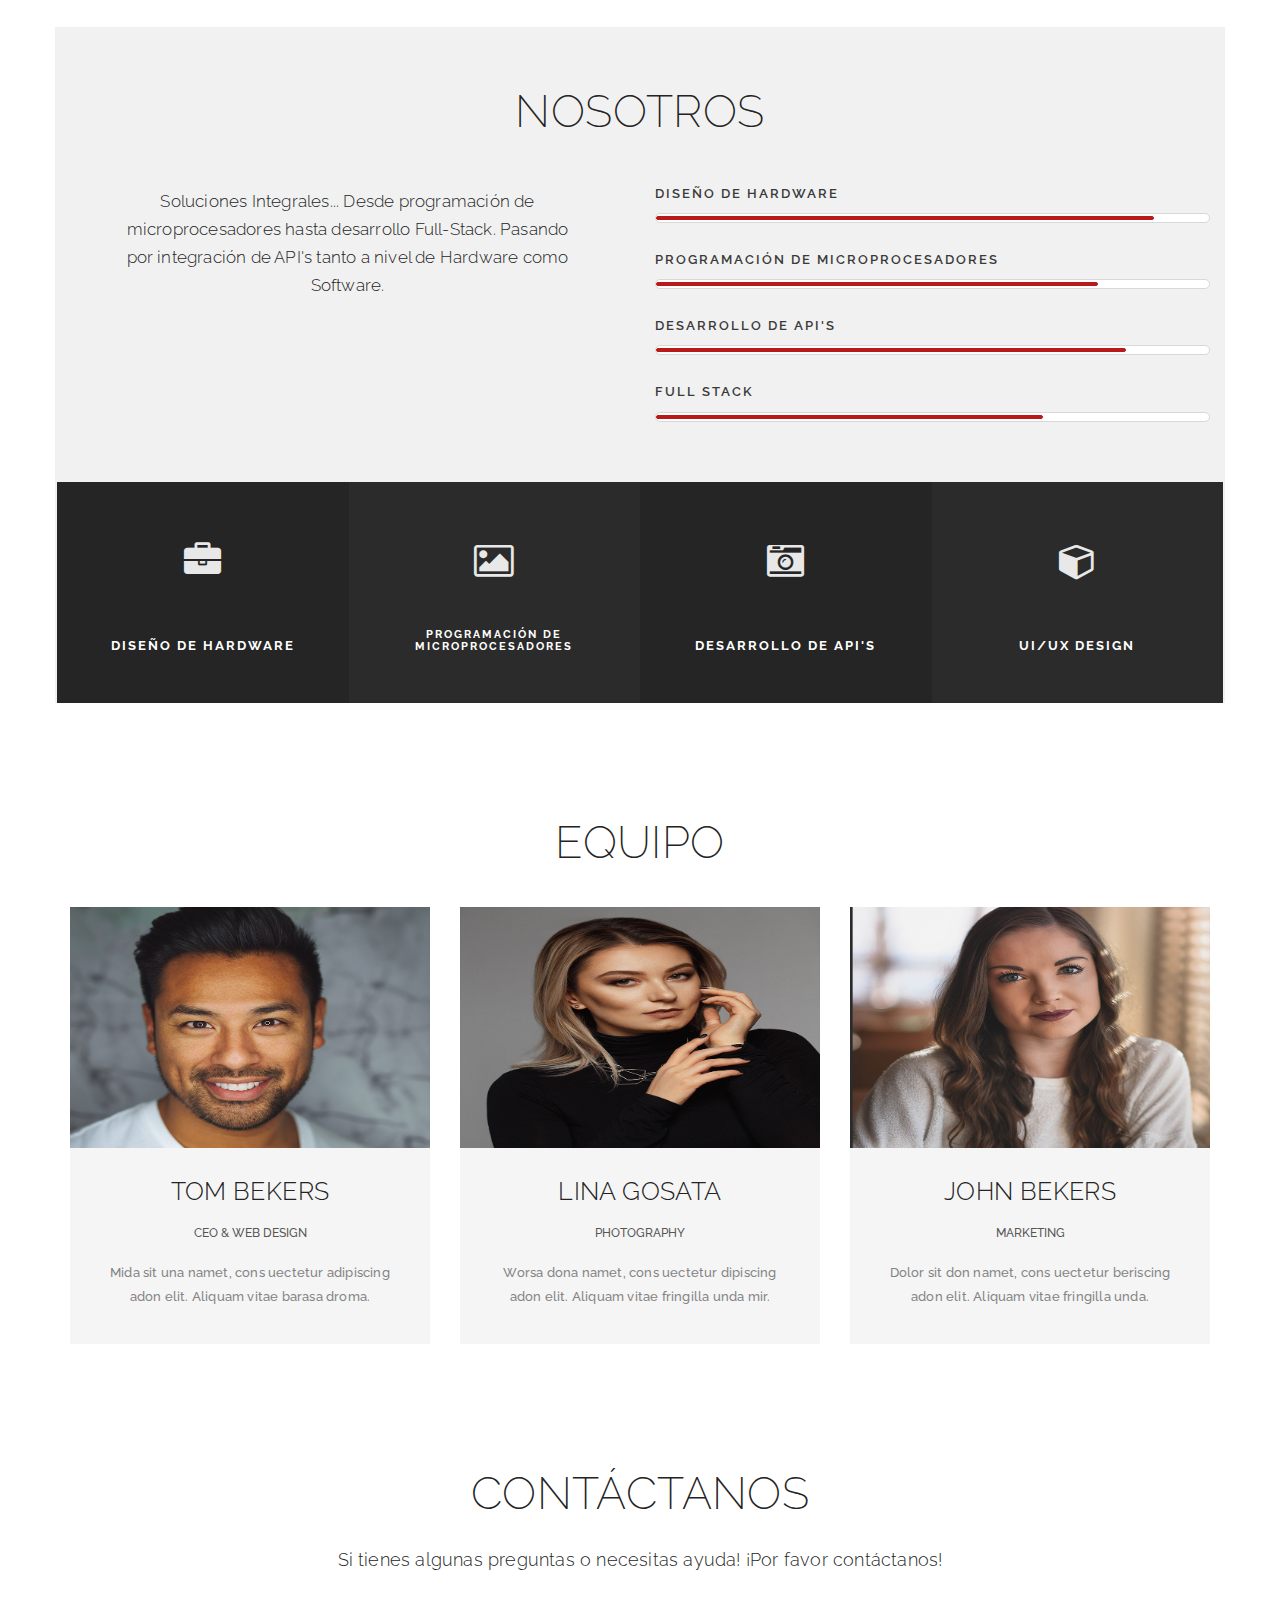
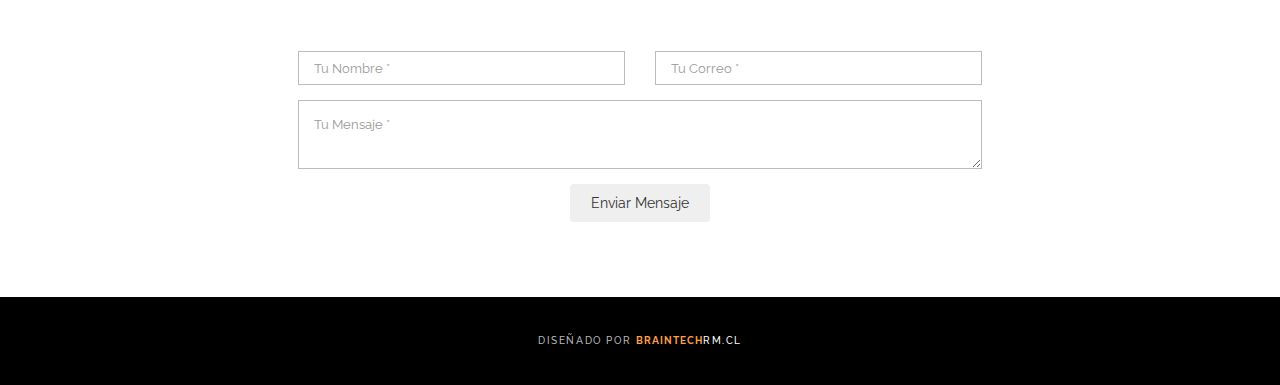
==== commit f57a6c23: "add images camanchaca" ====
--- a/index.html
+++ b/index.html
@@ -72,7 +72,7 @@
 						<figure class="effect-bubba">
 							<img src="images/demo/imaginariosdelasal-01.jpeg" alt="img02" class="img-responsive" />
 							<figcaption>
-								<h2>Imaginarios de la Sal</h2>
+								<h2>Imaginarios de la Sal & MÁLE STUDIO</h2>
 								<p>Programación Audiovisual</p>
 								<a href="#" data-toggle="modal" data-target="#Modal-1">View more</a>
 							</figcaption>
@@ -84,9 +84,9 @@
 				<div class="col-md-6 col-0-gutter">
 					<div class="ot-portfolio-item">
 						<figure class="effect-bubba">
-							<img src="images/demo/portfolio-2.jpg" alt="img02" class="img-responsive" />
+							<img src="images/demo/camanchaca-01.jpeg" alt="img02" class="img-responsive" />
 							<figcaption>
-								<h2>Startup Framework</h2>
+								<h2>KMNCHK & SCANLAB</h2>
 								<p>Branding, Web Design</p>
 								<a href="#" data-toggle="modal" data-target="#Modal-2">View more</a>
 							</figcaption>
@@ -395,7 +395,37 @@
 						<h4 class="modal-title" id="Modal-label-2">Startup Framework</h4>
 					</div>
 					<div class="modal-body">
-						<img src="images/demo/portfolio-2.jpg" alt="img01" class="img-responsive" />
+						<div id="demo" class="carousel slide" data-ride="carousel">
+
+							<!-- Indicators -->
+							<ul class="carousel-indicators">
+							  <li data-target="#demo" data-slide-to="0" class="active"></li>
+							  <li data-target="#demo" data-slide-to="1"></li>
+							  <li data-target="#demo" data-slide-to="2"></li>
+							</ul>
+						  
+							<!-- The slideshow -->
+							<div class="carousel-inner">
+							  <div class="carousel-item active">
+								<img src="camanchaca-01.jpg" alt="Los Angeles">
+							  </div>
+							  <div class="carousel-item">
+								<img src="camanchaca-01.jpg" alt="Chicago">
+							  </div>
+							  <div class="carousel-item">
+								<img src="camanchaca-01.jpg" alt="New York">
+							  </div>
+							</div>
+						  
+							<!-- Left and right controls -->
+							<a class="carousel-control-prev" href="#demo" data-slide="prev">
+							  <span class="carousel-control-prev-icon"></span>
+							</a>
+							<a class="carousel-control-next" href="#demo" data-slide="next">
+							  <span class="carousel-control-next-icon"></span>
+							</a>
+						  
+						  </div>
 						<div class="modal-works"><span>Branding</span><span>Web Design</span></div>
 						<p>Temporibus autem quibusdam et aut officiis debitis aut rerum necessitatibus saepe</p>
 					</div>
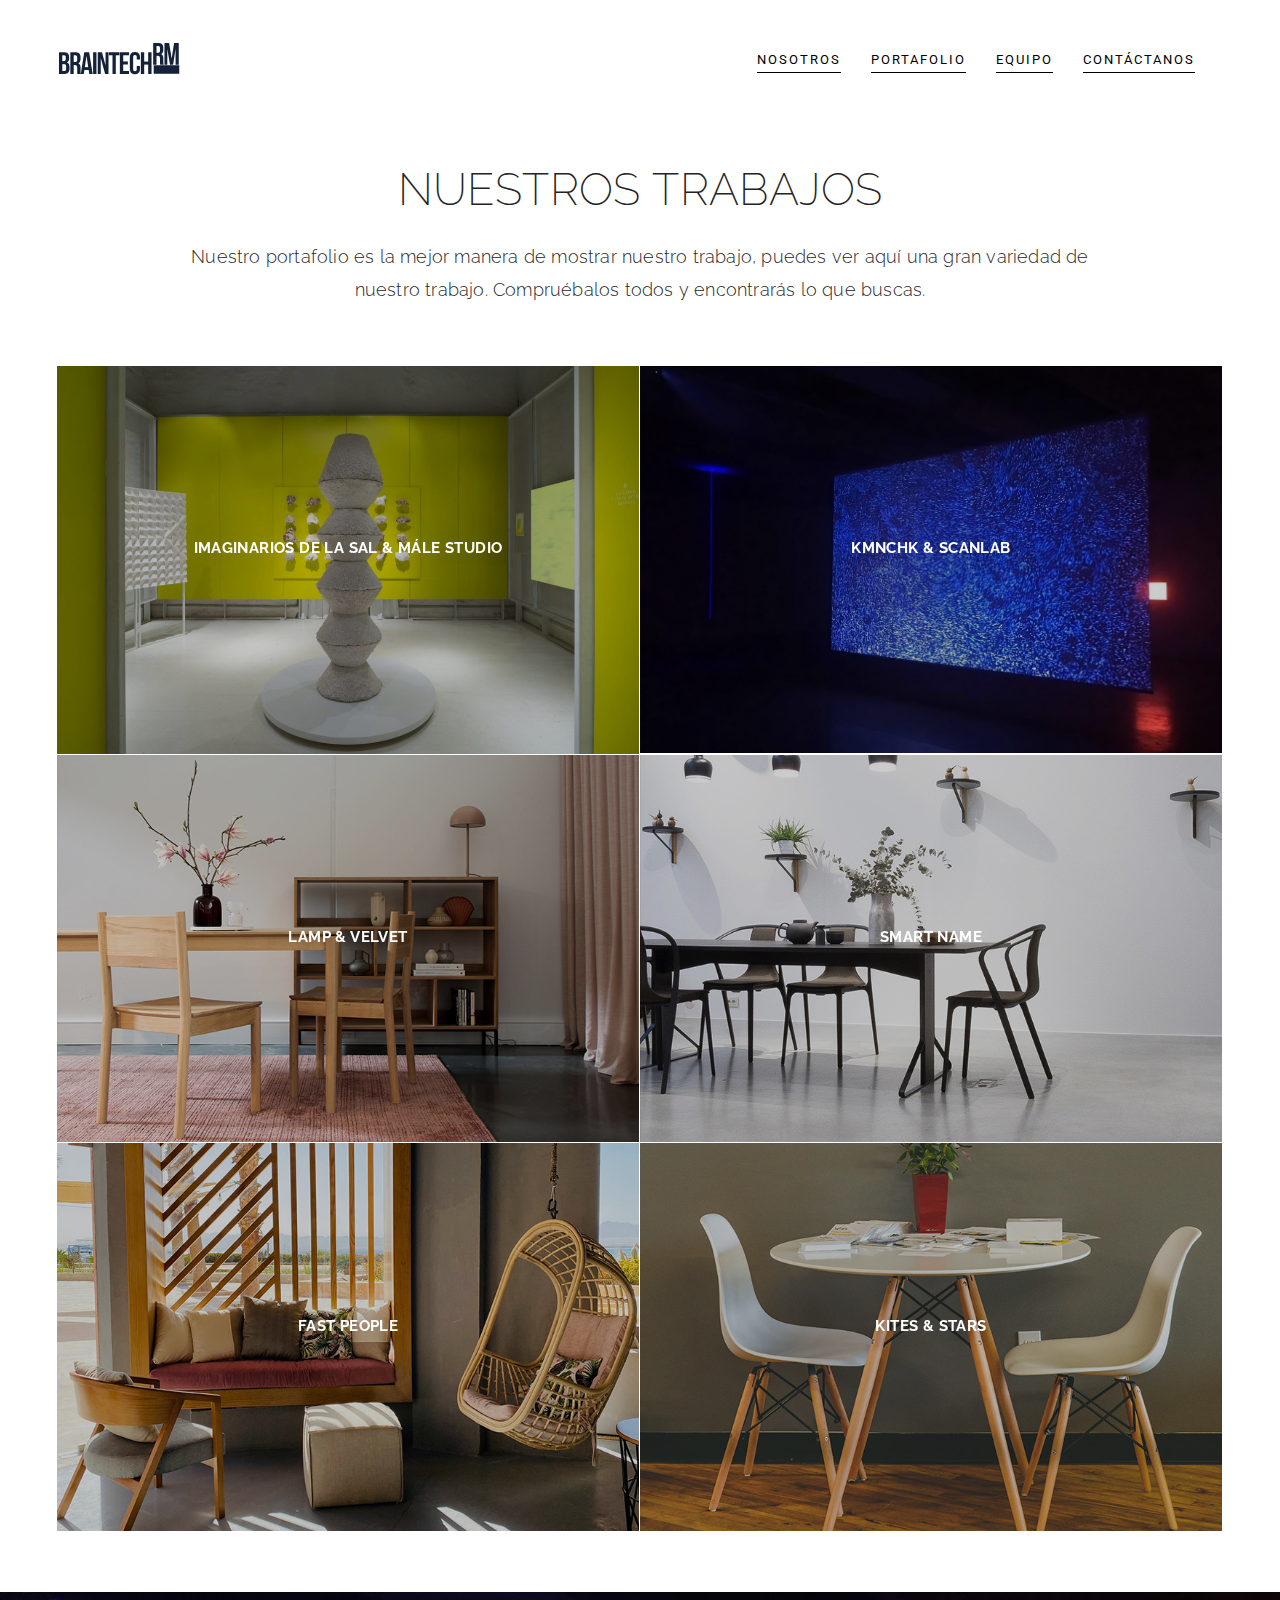
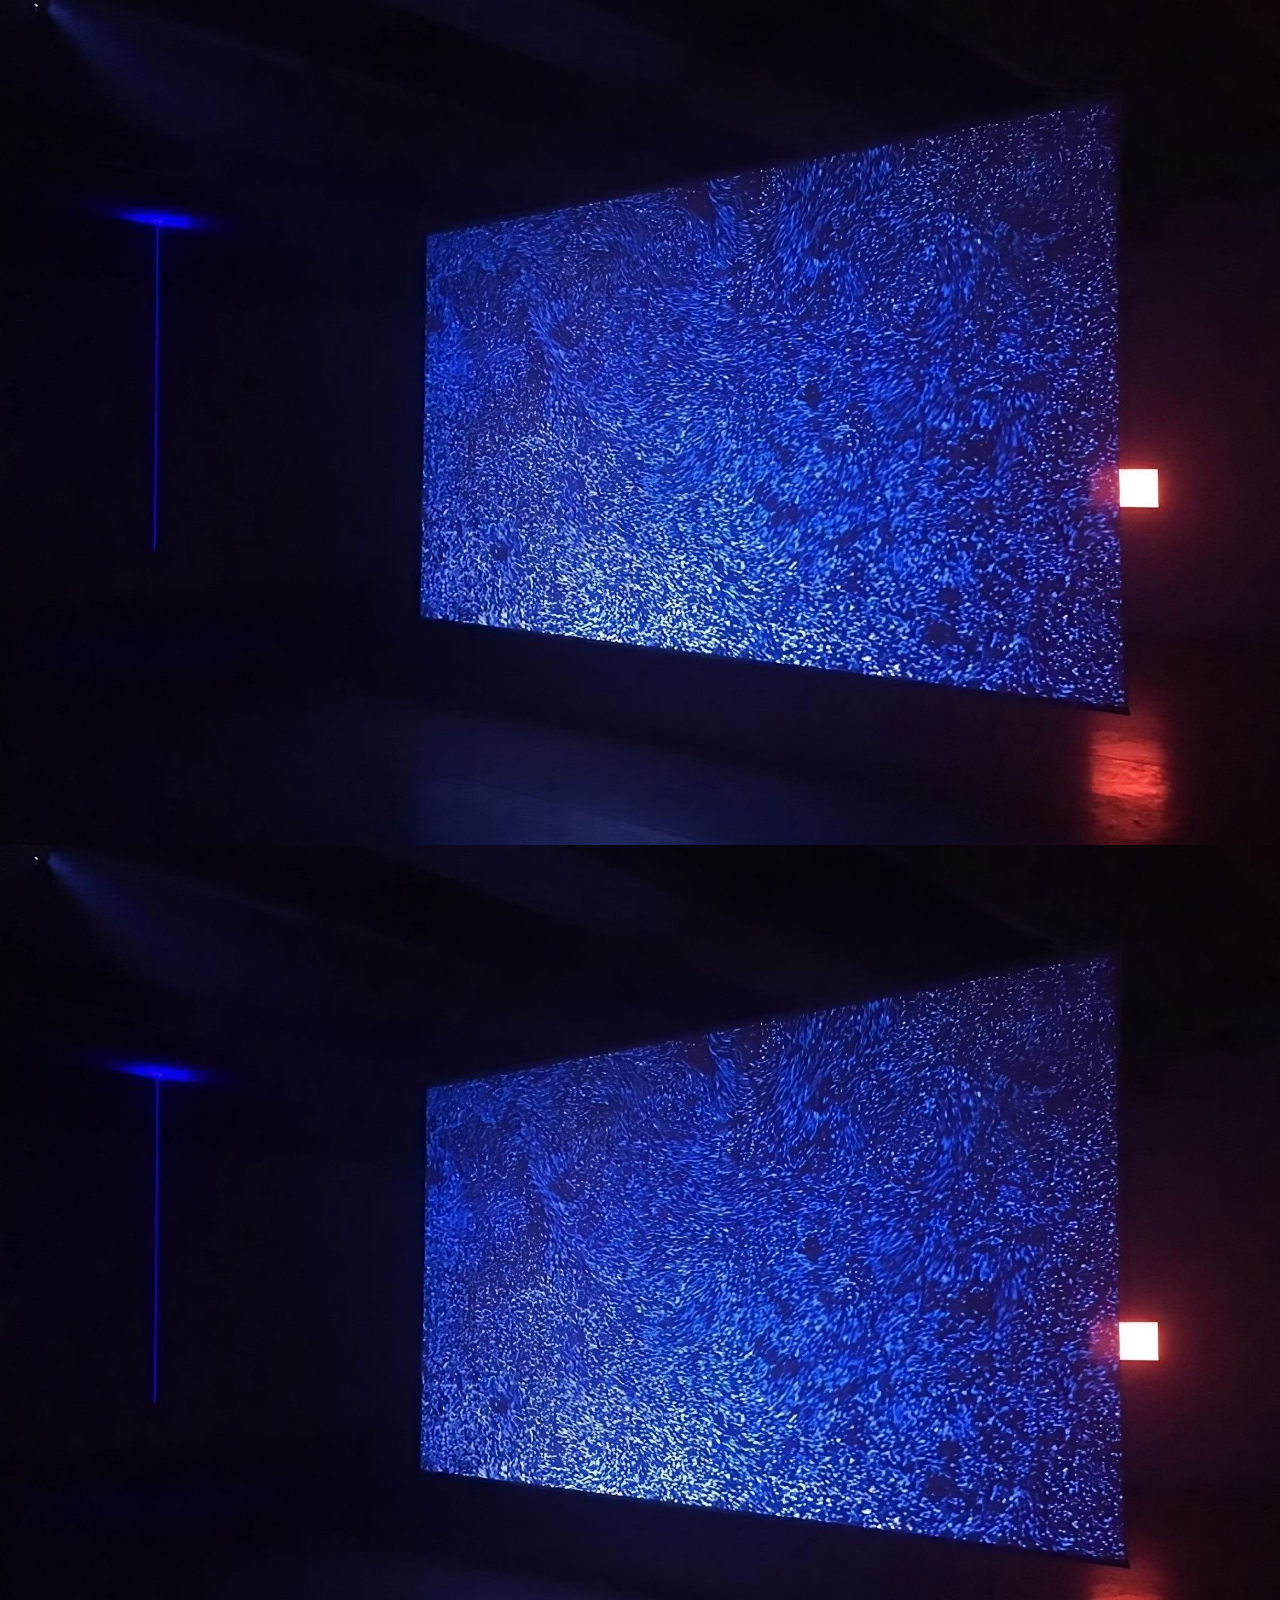
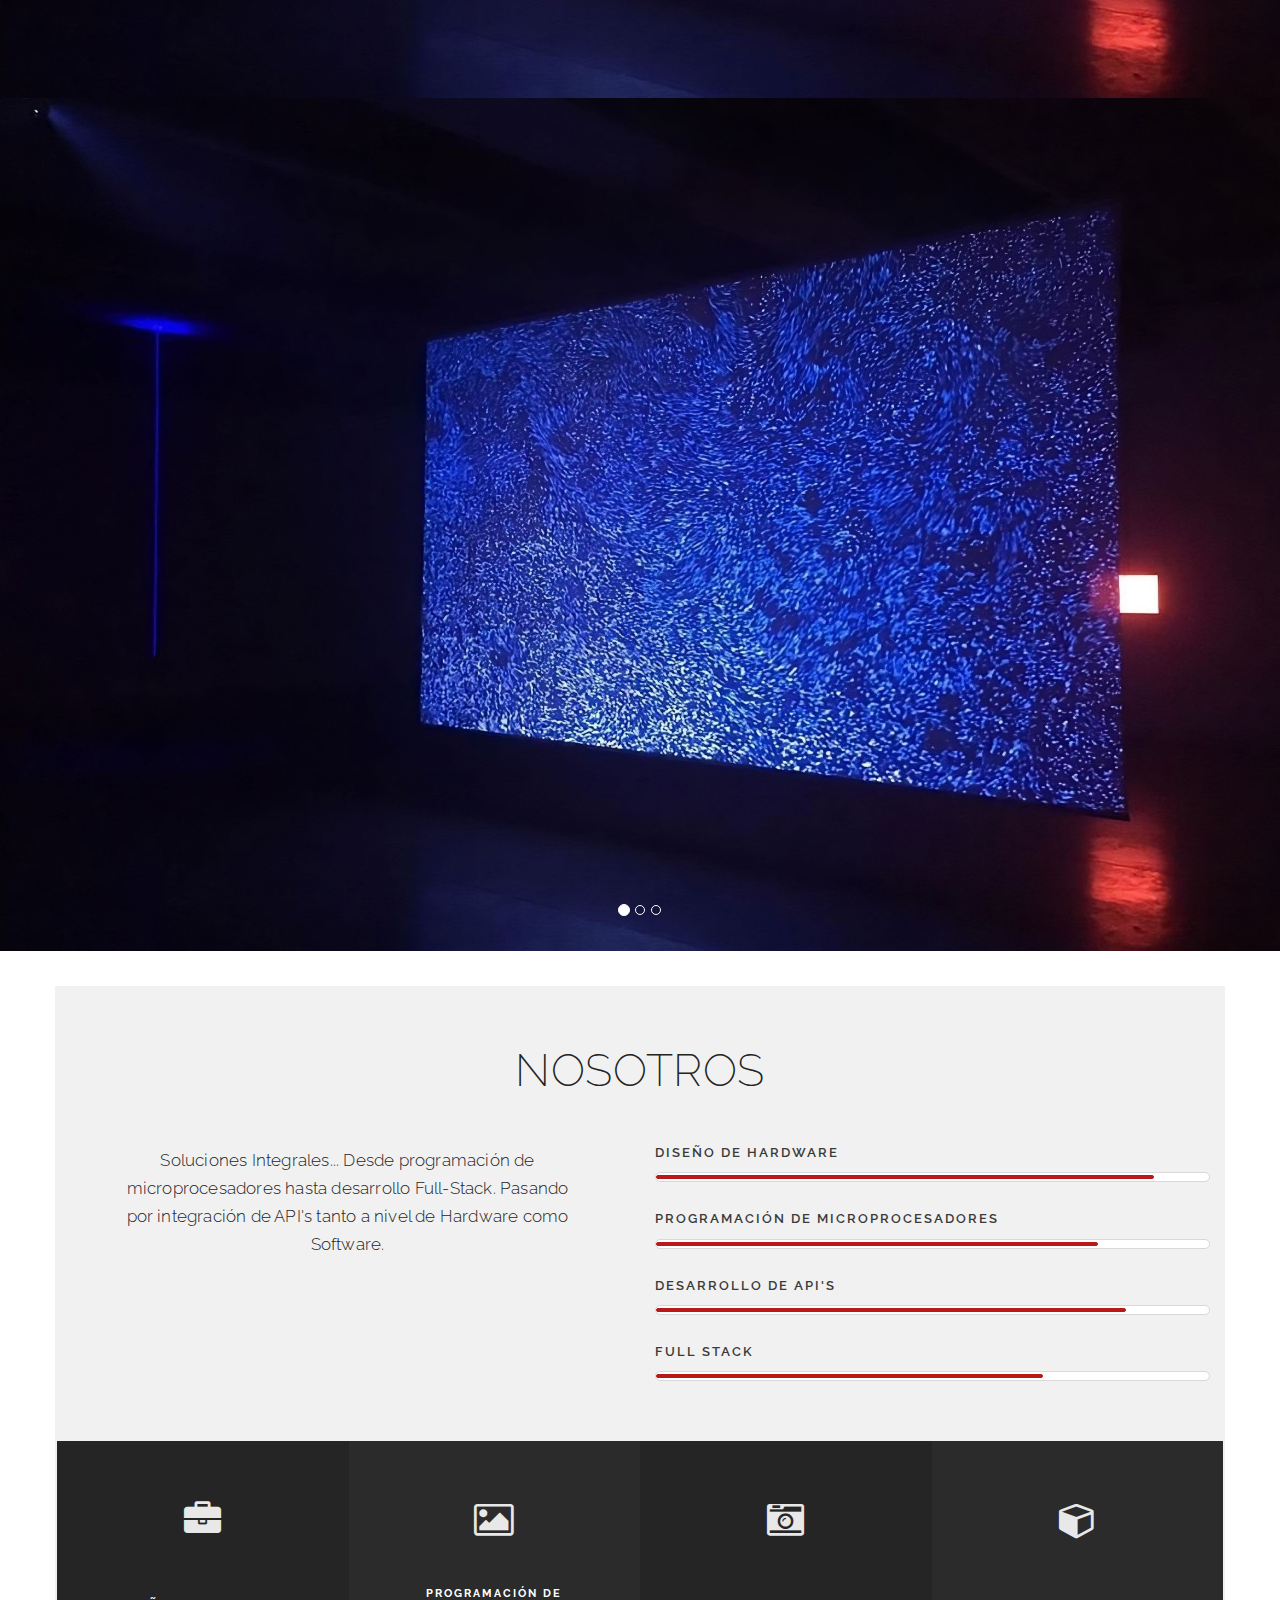
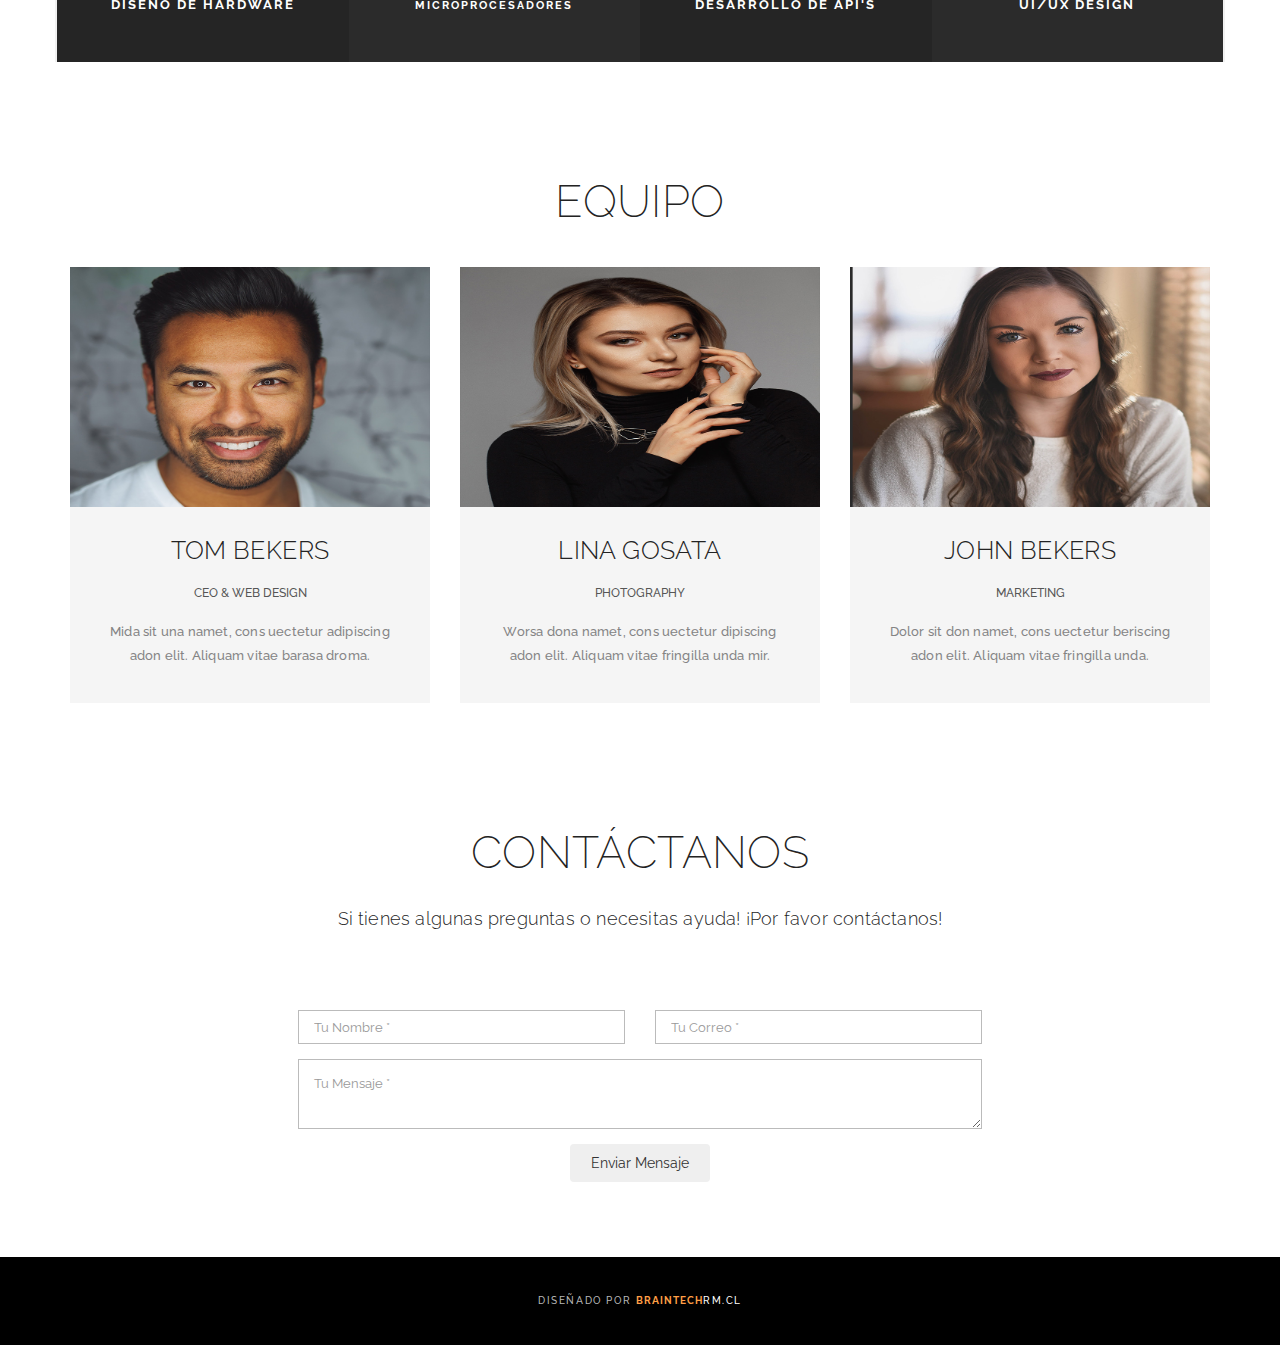
==== commit 3b37904c: "up" ====
--- a/index.html
+++ b/index.html
@@ -157,6 +157,33 @@
 			</div>
 			</div><!-- container -->
 		</section>
+		
+		<div id="carouselExampleIndicators" class="carousel slide" data-ride="carousel">
+			<ol class="carousel-indicators">
+			  <li data-target="#carouselExampleIndicators" data-slide-to="0" class="active"></li>
+			  <li data-target="#carouselExampleIndicators" data-slide-to="1"></li>
+			  <li data-target="#carouselExampleIndicators" data-slide-to="2"></li>
+			</ol>
+			<div class="carousel-inner">
+			  <div class="carousel-item active">
+				<img src="images\demo\camanchaca-01.jpeg" alt="img02" class="img-responsive">
+			  </div>
+			  <div class="carousel-item">
+				<img src="images\demo\camanchaca-01.jpeg" alt="img02" class="img-responsive">
+			  </div>
+			  <div class="carousel-item">
+				<img src="images\demo\camanchaca-01.jpeg" alt="img02" class="img-responsive">
+			  </div>
+			</div>
+			<a class="carousel-control-prev" href="#carouselExampleIndicators" role="button" data-slide="prev">
+			  <span class="carousel-control-prev-icon" aria-hidden="true"></span>
+			  <span class="sr-only">Previous</span>
+			</a>
+			<a class="carousel-control-next" href="#carouselExampleIndicators" role="button" data-slide="next">
+			  <span class="carousel-control-next-icon" aria-hidden="true"></span>
+			  <span class="sr-only">Next</span>
+			</a>
+		  </div>
 
 		<section id="about" class="mz-module">
 			<div class="container light-bg">
@@ -395,37 +422,7 @@
 						<h4 class="modal-title" id="Modal-label-2">Startup Framework</h4>
 					</div>
 					<div class="modal-body">
-						<div id="demo" class="carousel slide" data-ride="carousel">
-
-							<!-- Indicators -->
-							<ul class="carousel-indicators">
-							  <li data-target="#demo" data-slide-to="0" class="active"></li>
-							  <li data-target="#demo" data-slide-to="1"></li>
-							  <li data-target="#demo" data-slide-to="2"></li>
-							</ul>
-						  
-							<!-- The slideshow -->
-							<div class="carousel-inner">
-							  <div class="carousel-item active">
-								<img src="camanchaca-01.jpg" alt="Los Angeles">
-							  </div>
-							  <div class="carousel-item">
-								<img src="camanchaca-01.jpg" alt="Chicago">
-							  </div>
-							  <div class="carousel-item">
-								<img src="camanchaca-01.jpg" alt="New York">
-							  </div>
-							</div>
-						  
-							<!-- Left and right controls -->
-							<a class="carousel-control-prev" href="#demo" data-slide="prev">
-							  <span class="carousel-control-prev-icon"></span>
-							</a>
-							<a class="carousel-control-next" href="#demo" data-slide="next">
-							  <span class="carousel-control-next-icon"></span>
-							</a>
-						  
-						  </div>
+						
 						<div class="modal-works"><span>Branding</span><span>Web Design</span></div>
 						<p>Temporibus autem quibusdam et aut officiis debitis aut rerum necessitatibus saepe</p>
 					</div>
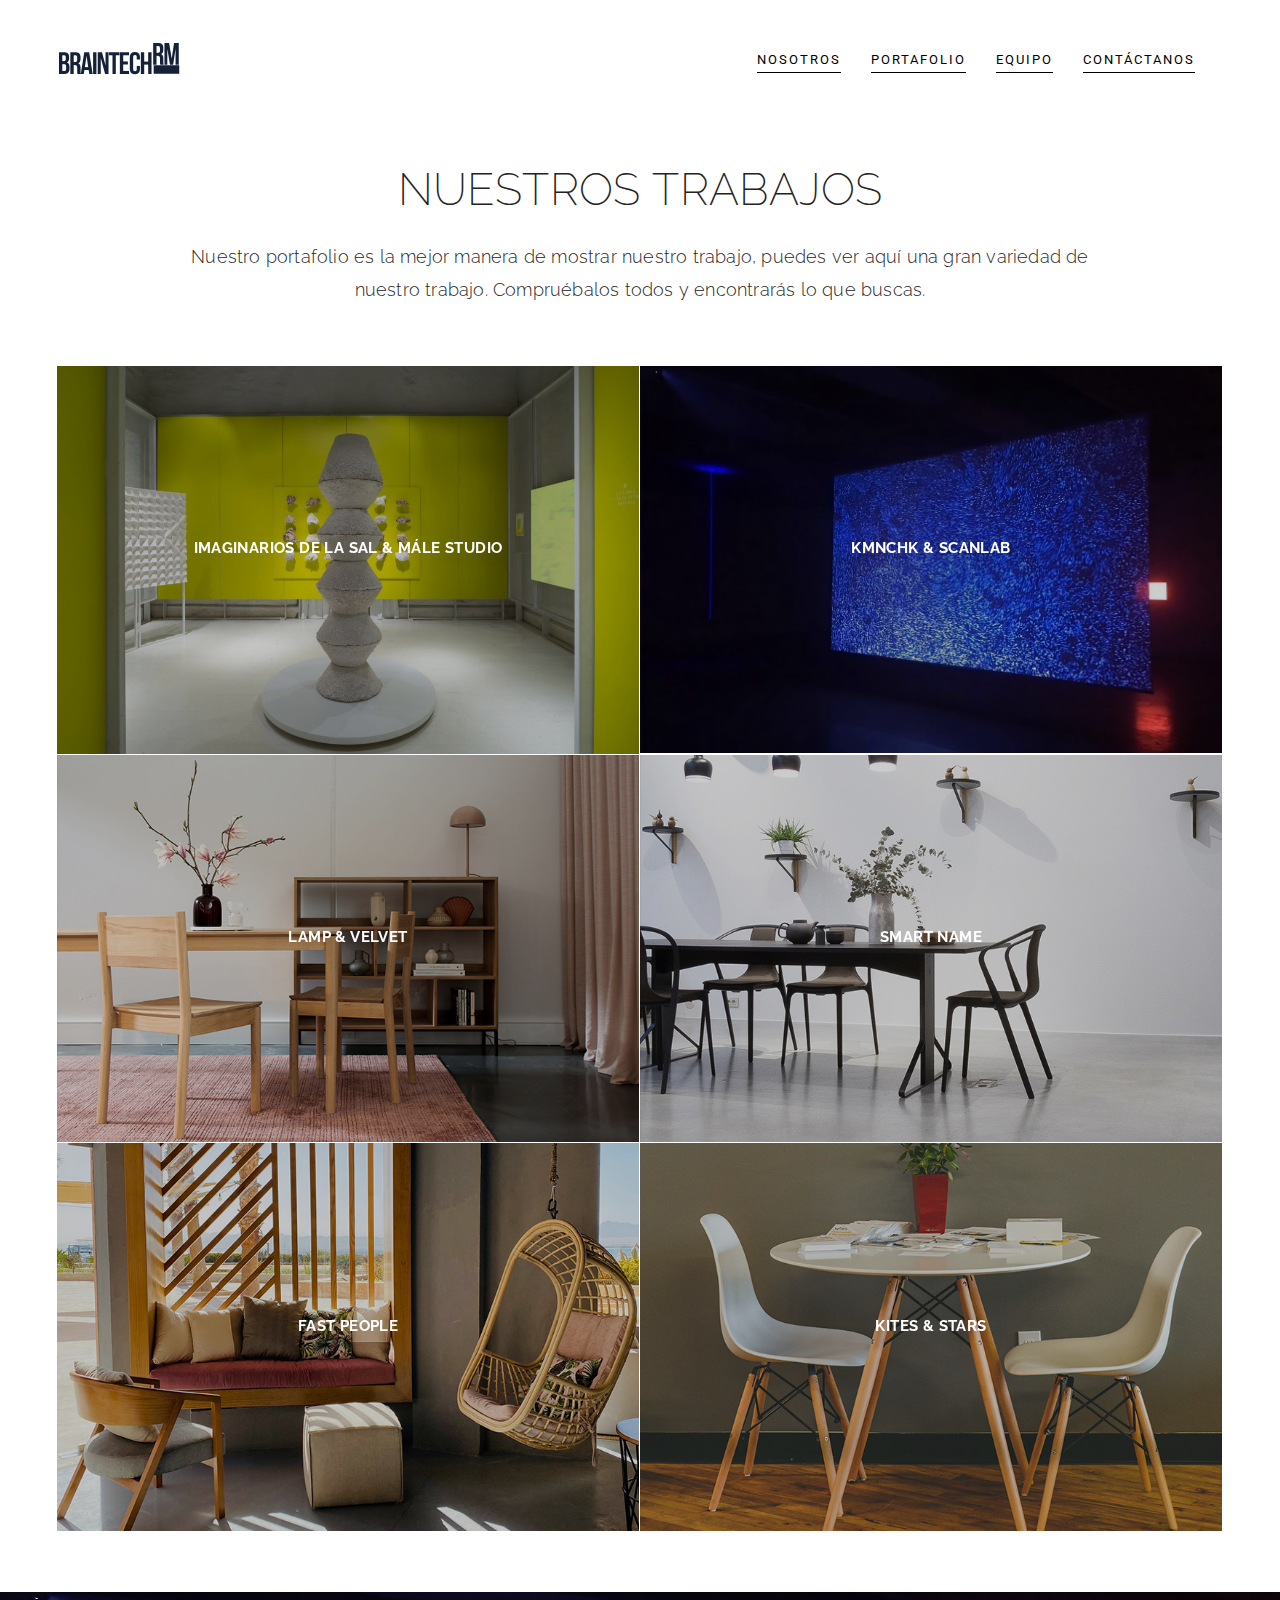
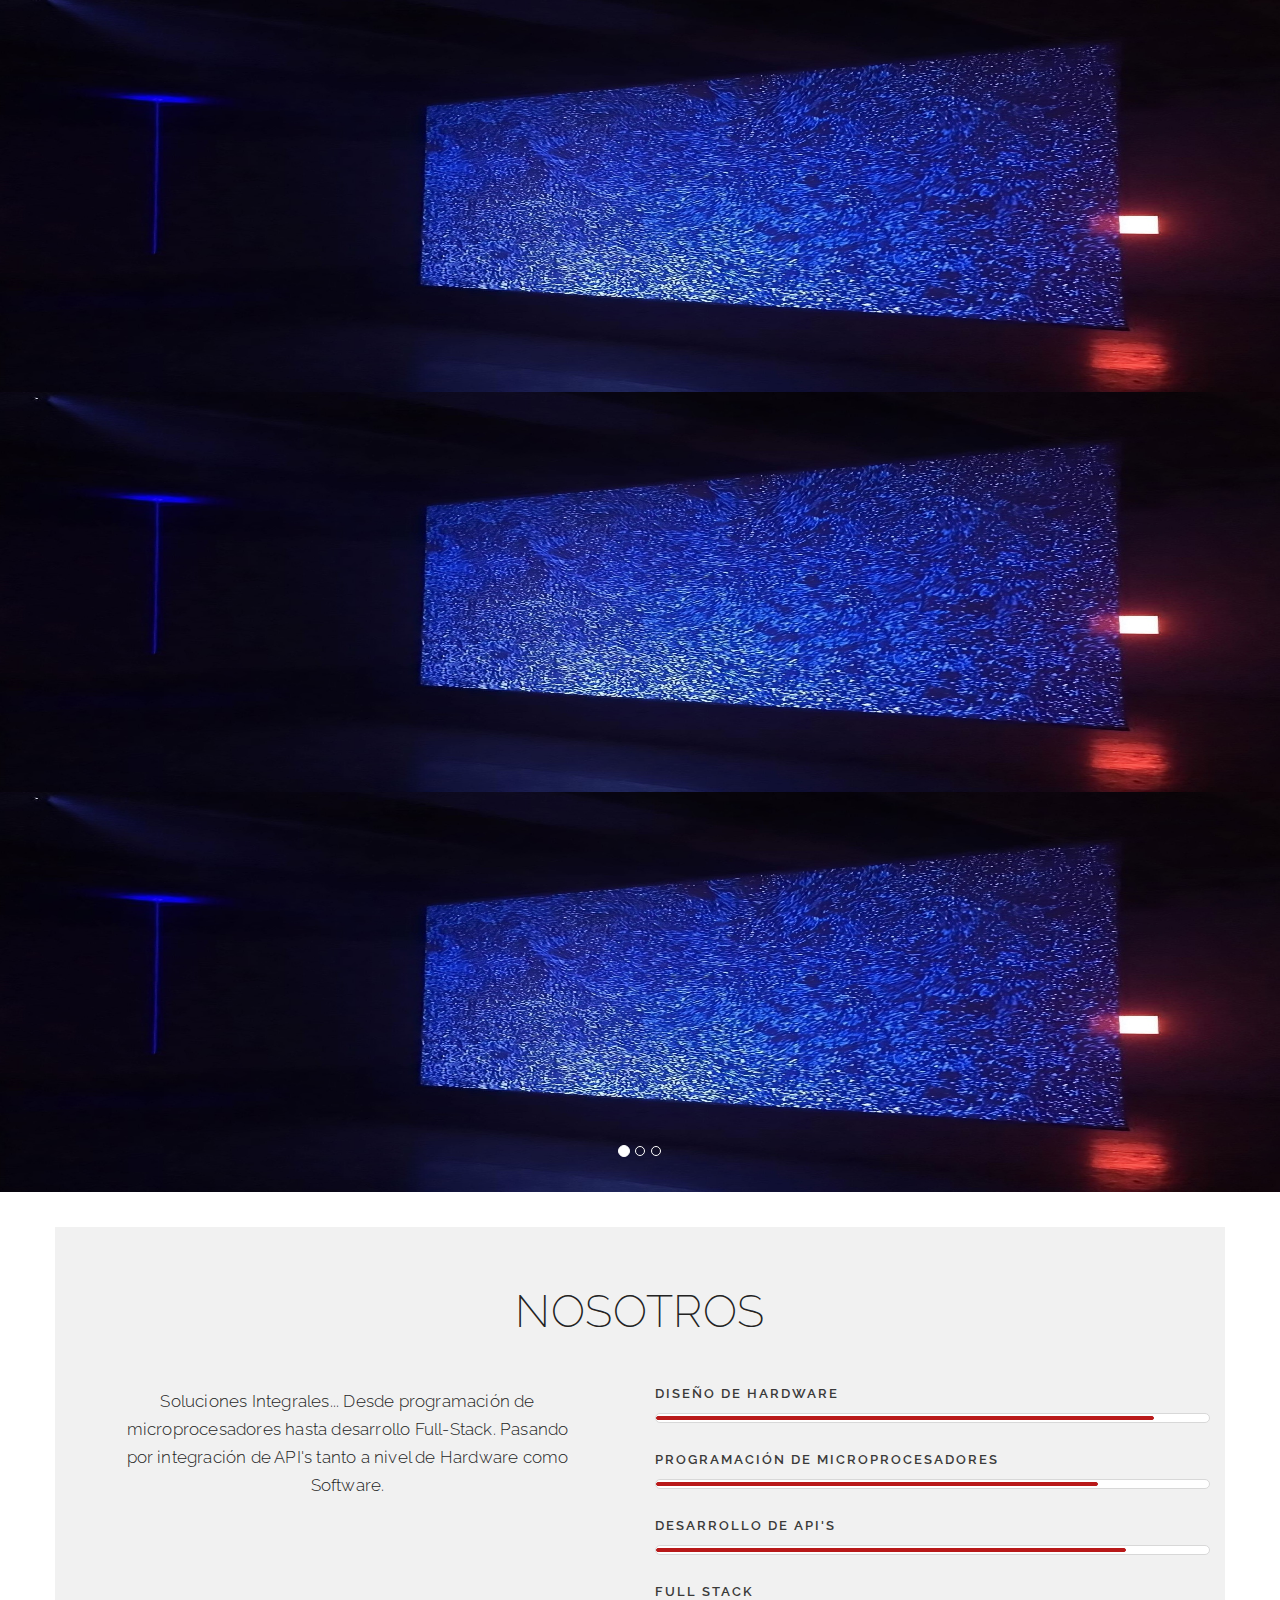
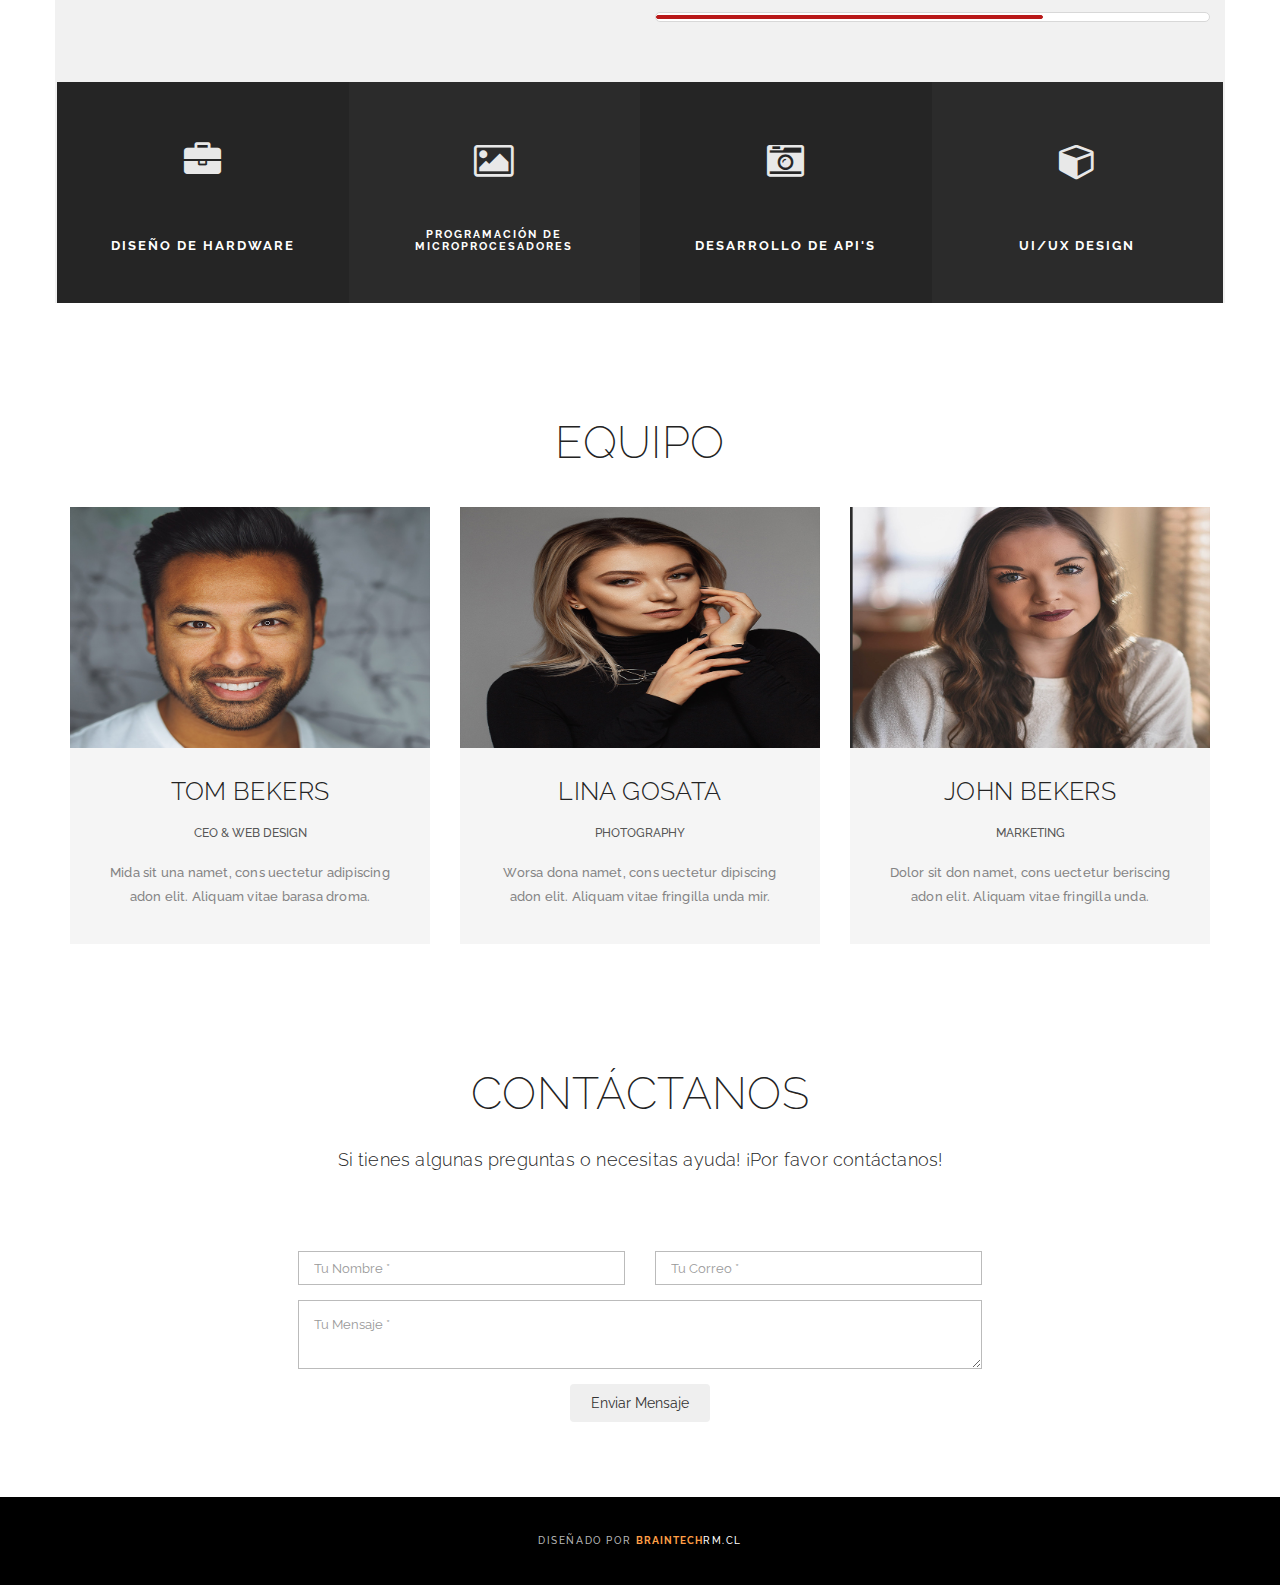
==== commit c94e77f0: "up" ====
--- a/index.html
+++ b/index.html
@@ -12,9 +12,12 @@
 		<!-- Bootstrap core CSS -->
 		<link href="css/bootstrap.min.css" rel="stylesheet">
 		<link rel="stylesheet" href="https://maxcdn.bootstrapcdn.com/font-awesome/4.4.0/css/font-awesome.min.css">
+		<!-- Bootstrap core CSS -->
+		<script src="https://ajax.googleapis.com/ajax/libs/jquery/3.5.1/jquery.min.js"></script>
+		<script src="https://cdnjs.cloudflare.com/ajax/libs/popper.js/1.16.0/umd/popper.min.js"></script>
+		<script src="https://maxcdn.bootstrapcdn.com/bootstrap/4.4.1/js/bootstrap.min.js"></script>
 		<!-- Custom styles for this template -->
 		<link href="css/style.css" rel="stylesheet">
-		<script src="https://platform.linkedin.com/badges/js/profile.js" async defer type="text/javascript"></script>
 	</head>
 	<body id="page-top">
 		<!-- Navigation -->
@@ -158,30 +161,31 @@
 			</div><!-- container -->
 		</section>
 		
-		<div id="carouselExampleIndicators" class="carousel slide" data-ride="carousel">
-			<ol class="carousel-indicators">
-			  <li data-target="#carouselExampleIndicators" data-slide-to="0" class="active"></li>
-			  <li data-target="#carouselExampleIndicators" data-slide-to="1"></li>
-			  <li data-target="#carouselExampleIndicators" data-slide-to="2"></li>
-			</ol>
+		<div id="demo" class="carousel slide" data-ride="carousel">
+			<!-- Indicators -->
+			<ul class="carousel-indicators">
+			  <li data-target="#demo" data-slide-to="0" class="active"></li>
+			  <li data-target="#demo" data-slide-to="1"></li>
+			  <li data-target="#demo" data-slide-to="2"></li>
+			</ul>
+			<!-- The slideshow -->
 			<div class="carousel-inner">
 			  <div class="carousel-item active">
-				<img src="images\demo\camanchaca-01.jpeg" alt="img02" class="img-responsive">
+				<img src="images/demo/camanchaca-01.jpeg" alt="Slider1" width="1100" height="500">
 			  </div>
 			  <div class="carousel-item">
-				<img src="images\demo\camanchaca-01.jpeg" alt="img02" class="img-responsive">
+				<img src="images/demo/camanchaca-01.jpeg" alt="Slider2" width="1100" height="500">
 			  </div>
 			  <div class="carousel-item">
-				<img src="images\demo\camanchaca-01.jpeg" alt="img02" class="img-responsive">
+				<img src="images/demo/camanchaca-01.jpeg" alt="Slider3" width="1100" height="500">
 			  </div>
 			</div>
-			<a class="carousel-control-prev" href="#carouselExampleIndicators" role="button" data-slide="prev">
-			  <span class="carousel-control-prev-icon" aria-hidden="true"></span>
-			  <span class="sr-only">Previous</span>
+			<!-- Left and right controls -->
+			<a class="carousel-control-prev" href="#demo" data-slide="prev">
+			  <span class="carousel-control-prev-icon"></span>
 			</a>
-			<a class="carousel-control-next" href="#carouselExampleIndicators" role="button" data-slide="next">
-			  <span class="carousel-control-next-icon" aria-hidden="true"></span>
-			  <span class="sr-only">Next</span>
+			<a class="carousel-control-next" href="#demo" data-slide="next">
+			  <span class="carousel-control-next-icon"></span>
 			</a>
 		  </div>
 
--- a/css/style.css
+++ b/css/style.css
@@ -73,6 +73,11 @@
     padding: 35px 0 60px;
 }
 
+.carousel-inner img {
+    width: 100%;
+    height: 400px;
+  }
+  
 /*--------------------
 1.1 Reset bootstrap
 --------------------*/
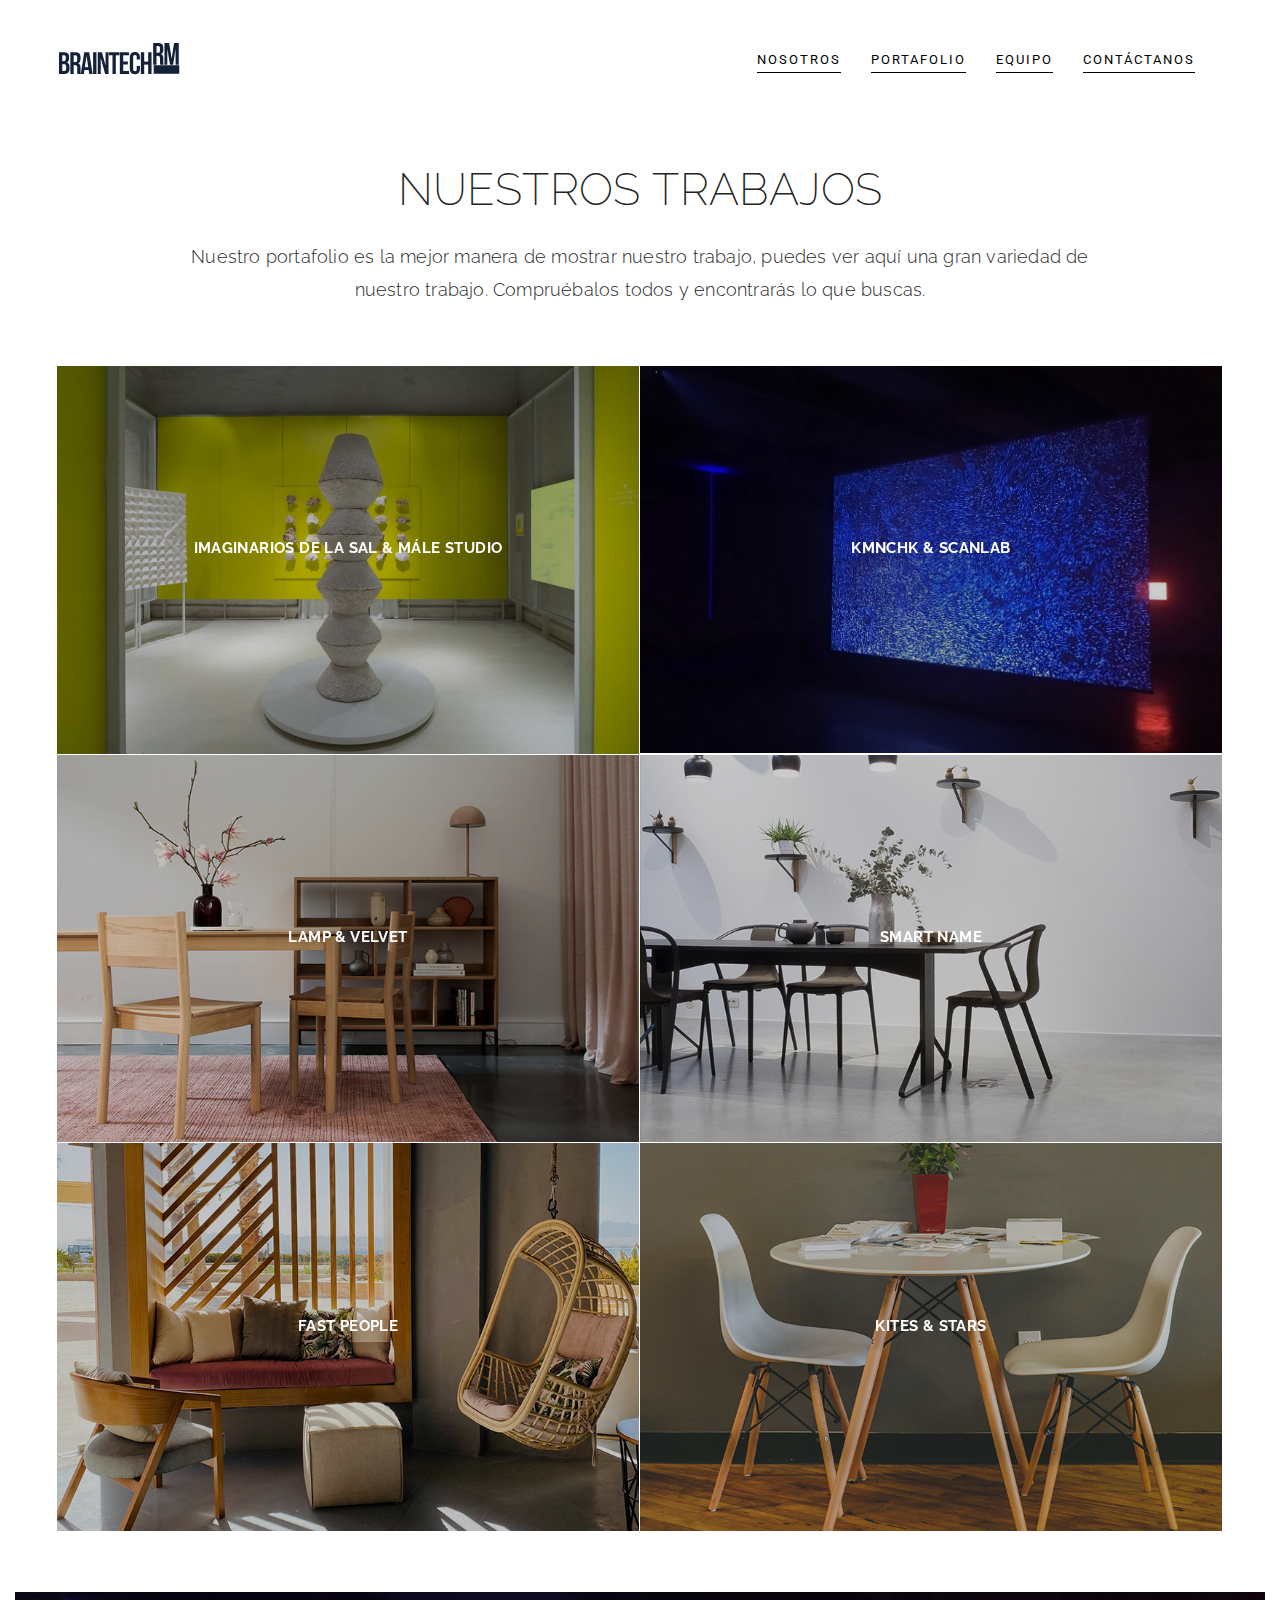
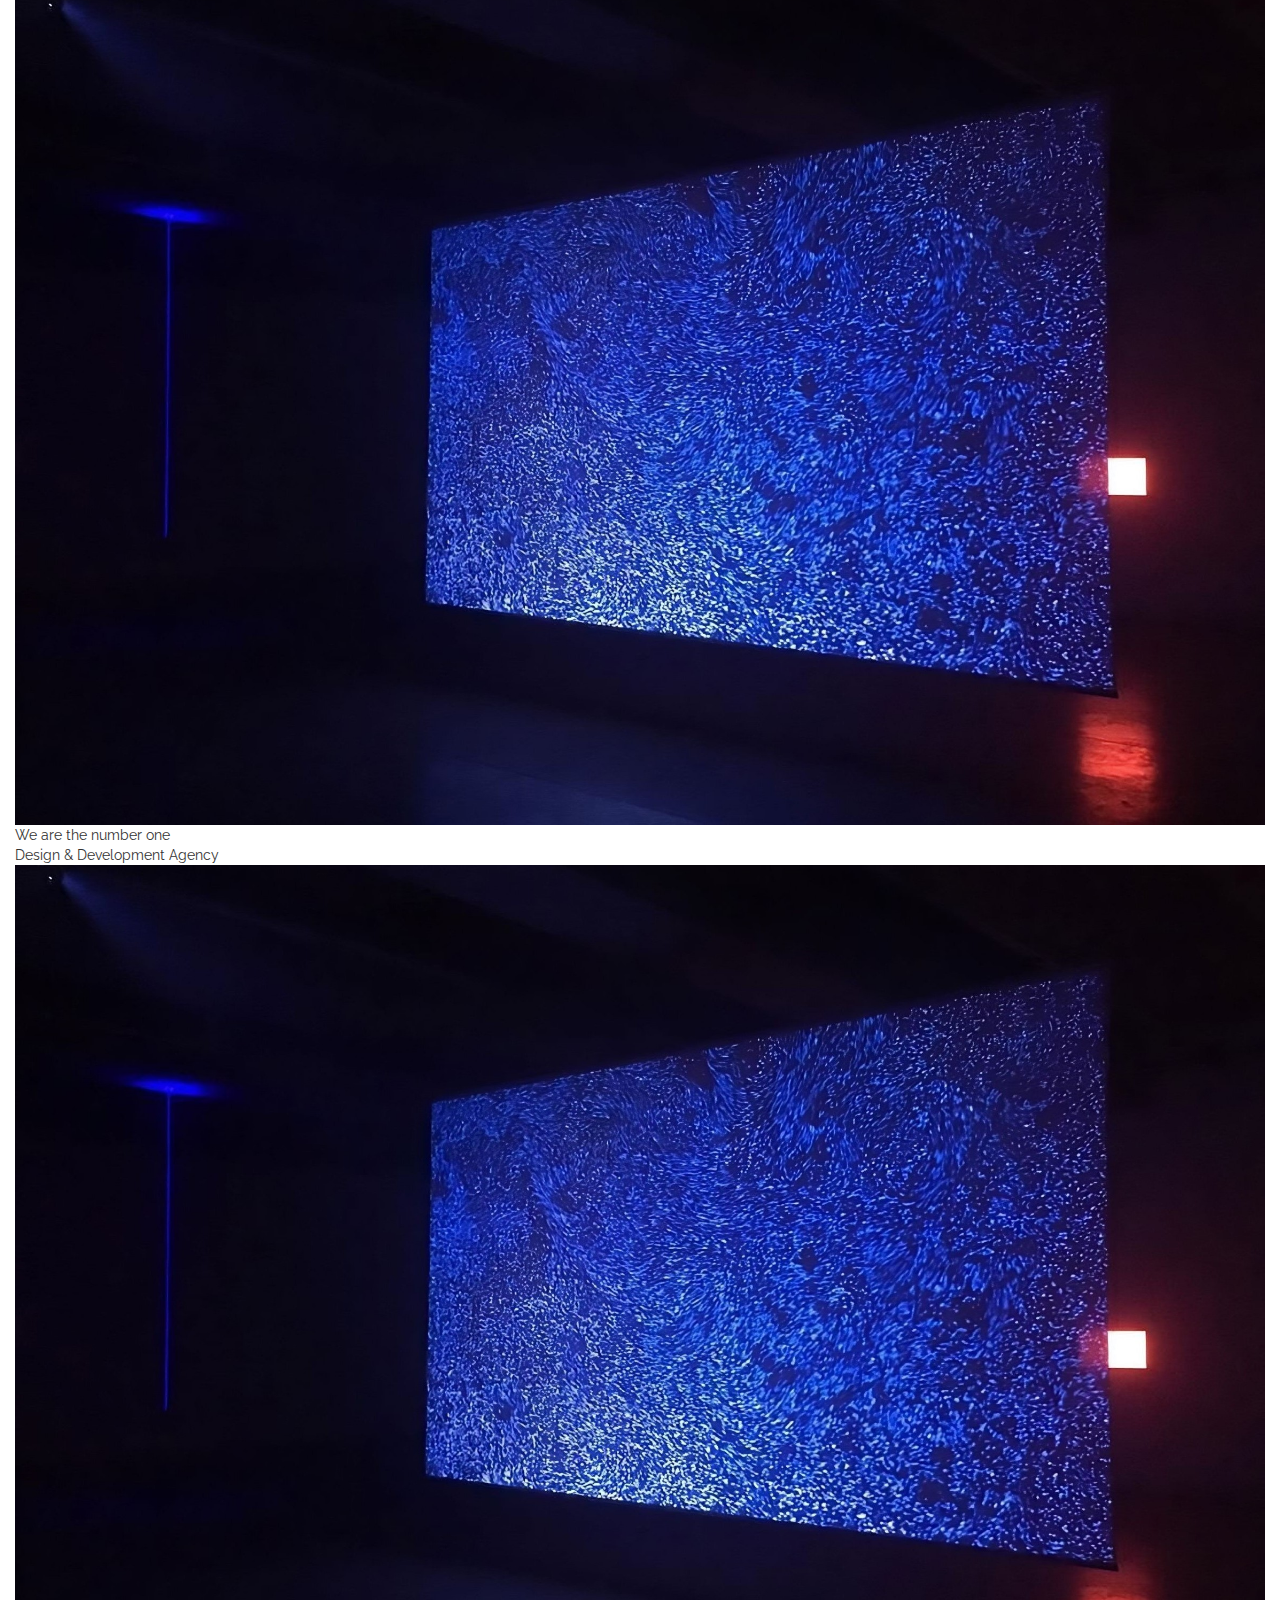
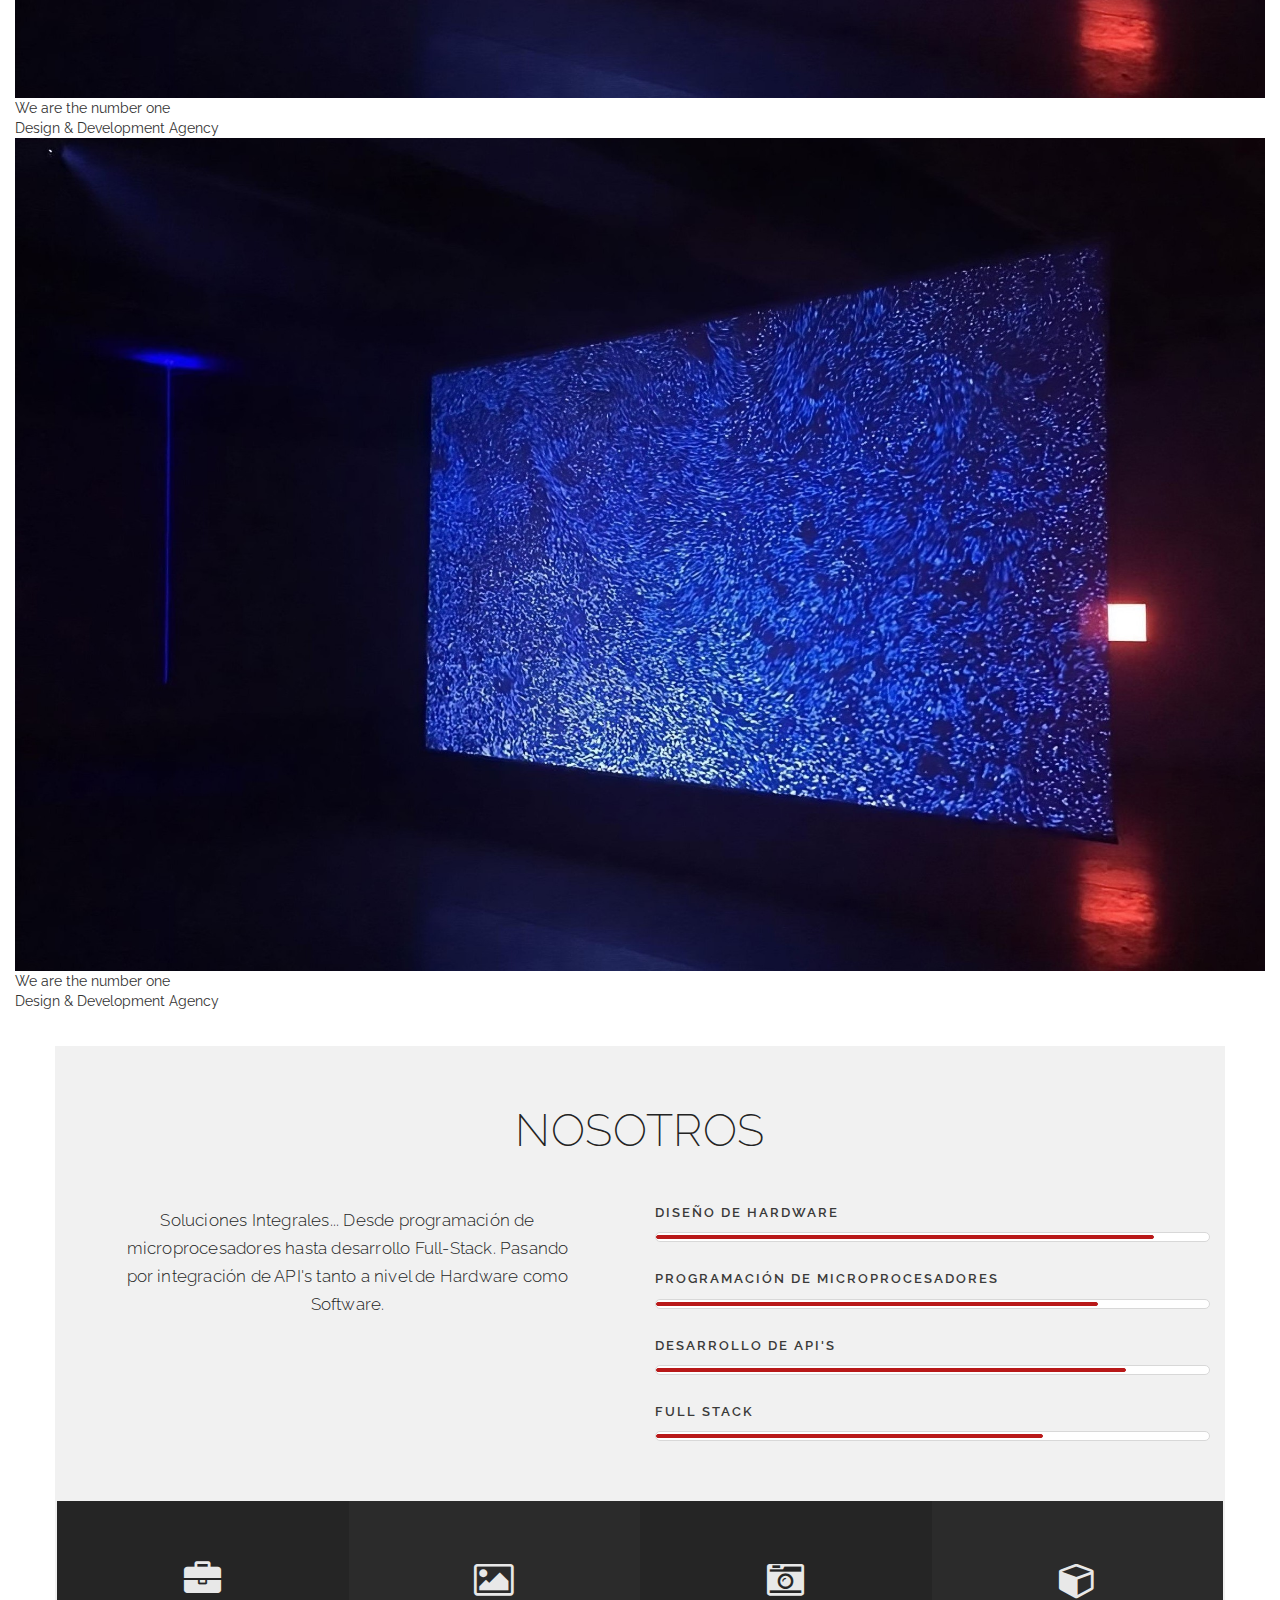
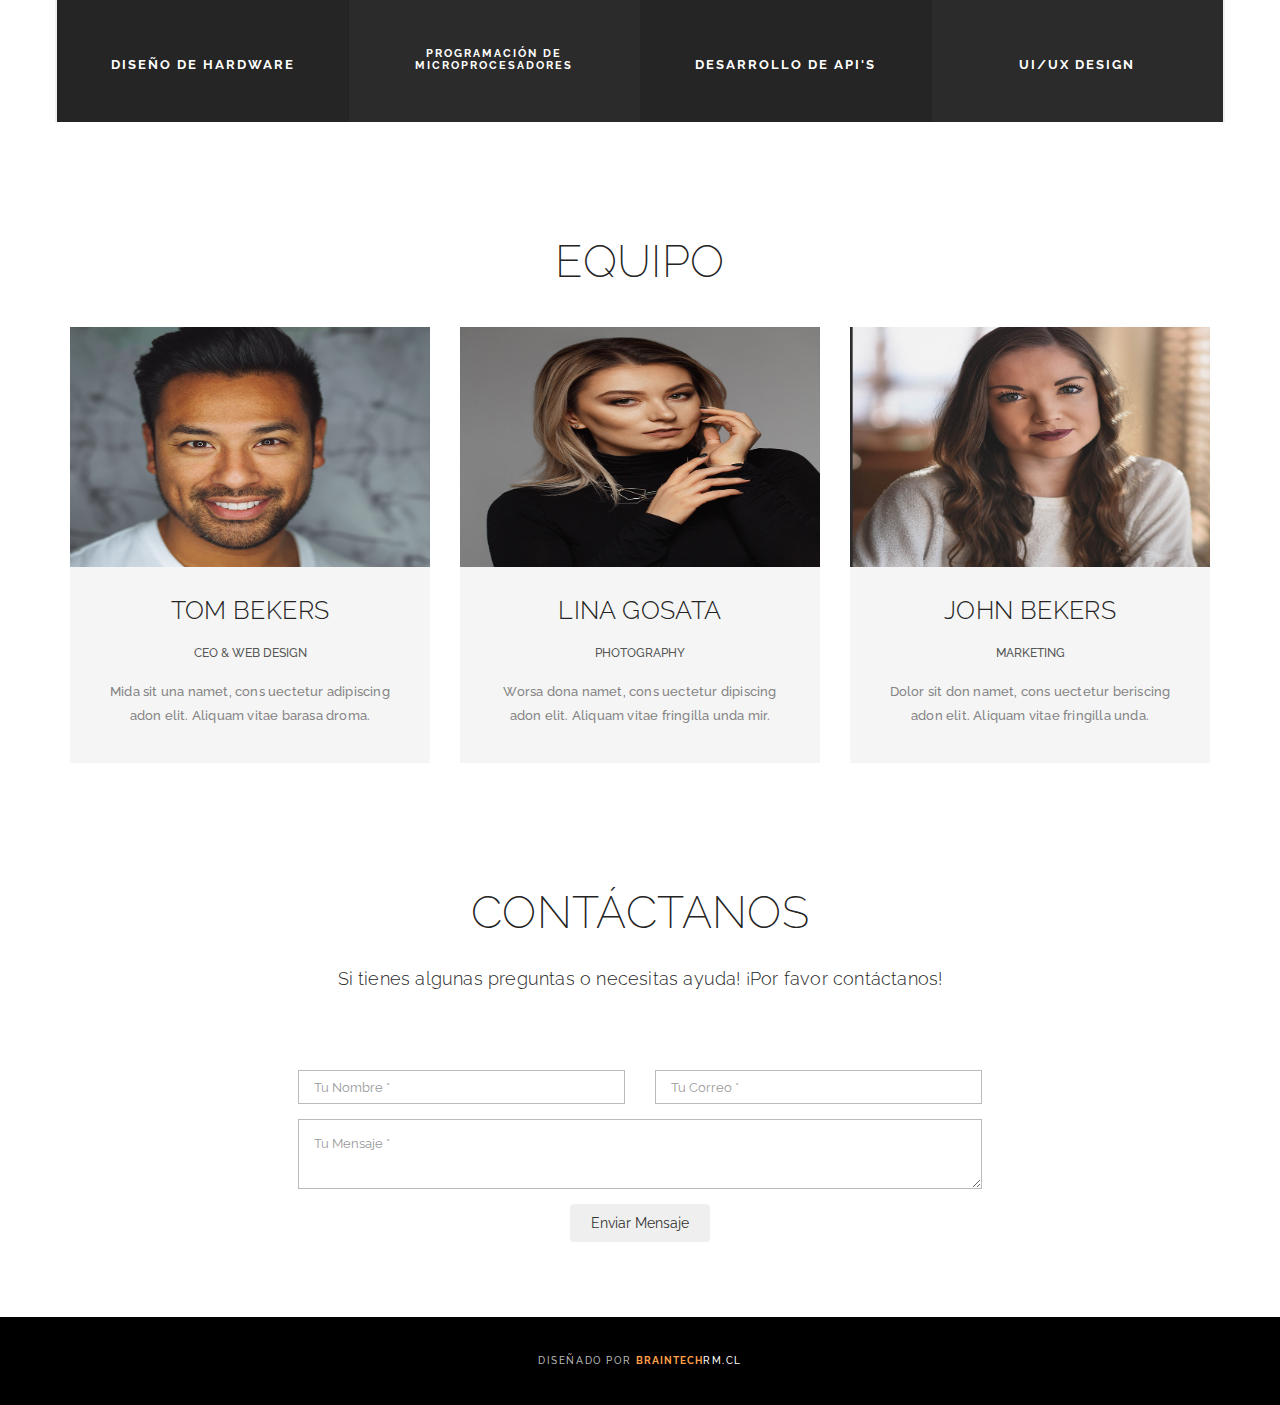
==== commit 0600d59e: "update images, new html page" ====
--- a/index.html
+++ b/index.html
@@ -12,11 +12,10 @@
 		<!-- Bootstrap core CSS -->
 		<link href="css/bootstrap.min.css" rel="stylesheet">
 		<link rel="stylesheet" href="https://maxcdn.bootstrapcdn.com/font-awesome/4.4.0/css/font-awesome.min.css">
-		<!-- Bootstrap core CSS -->
-		<script src="https://ajax.googleapis.com/ajax/libs/jquery/3.5.1/jquery.min.js"></script>
-		<script src="https://cdnjs.cloudflare.com/ajax/libs/popper.js/1.16.0/umd/popper.min.js"></script>
-		<script src="https://maxcdn.bootstrapcdn.com/bootstrap/4.4.1/js/bootstrap.min.js"></script>
 		<!-- Custom styles for this template -->
+		<link href="css/owl.carousel.css" rel="stylesheet">
+		<link href="css/owl.theme.default.min.css"  rel="stylesheet">
+		<link href="css/animate.css" rel="stylesheet">
 		<link href="css/style.css" rel="stylesheet">
 	</head>
 	<body id="page-top">
@@ -161,33 +160,41 @@
 			</div><!-- container -->
 		</section>
 		
-		<div id="demo" class="carousel slide" data-ride="carousel">
-			<!-- Indicators -->
-			<ul class="carousel-indicators">
-			  <li data-target="#demo" data-slide-to="0" class="active"></li>
-			  <li data-target="#demo" data-slide-to="1"></li>
-			  <li data-target="#demo" data-slide-to="2"></li>
-			</ul>
-			<!-- The slideshow -->
-			<div class="carousel-inner">
-			  <div class="carousel-item active">
-				<img src="images/demo/camanchaca-01.jpeg" alt="Slider1" width="1100" height="500">
-			  </div>
-			  <div class="carousel-item">
-				<img src="images/demo/camanchaca-01.jpeg" alt="Slider2" width="1100" height="500">
-			  </div>
-			  <div class="carousel-item">
-				<img src="images/demo/camanchaca-01.jpeg" alt="Slider3" width="1100" height="500">
-			  </div>
-			</div>
-			<!-- Left and right controls -->
-			<a class="carousel-control-prev" href="#demo" data-slide="prev">
-			  <span class="carousel-control-prev-icon"></span>
-			</a>
-			<a class="carousel-control-next" href="#demo" data-slide="next">
-			  <span class="carousel-control-next-icon"></span>
-			</a>
-		  </div>
+		<div class="container-fluid">
+			<div class="slider-container">
+
+					<div class="owl-slider owl-carousel">
+						<div class="item">
+							<div class="owl-slider-item">
+								<img src="images/demo/camanchaca-01.jpeg" class="img-responsive" alt="portfolio">
+								<div class="intro-text">
+									<div class="intro-lead-in">We are the number one</div>
+									<div class="intro-heading">Design & Development Agency</div>
+								</div>
+							</div>
+						</div>
+						<div class="item">
+							<div class="owl-slider-item">
+								<img src="images/demo/camanchaca-01.jpeg" class="img-responsive" alt="portfolio">
+								<div class="intro-text">
+									<div class="intro-lead-in">We are the number one</div>
+									<div class="intro-heading">Design & Development Agency</div>
+								</div>
+							</div>
+						</div>
+						<div class="item">
+							<div class="owl-slider-item">
+								<img src="images/demo/camanchaca-01.jpeg" class="img-responsive" alt="portfolio">
+								<div class="intro-text">
+									<div class="intro-lead-in">We are the number one</div>
+									<div class="intro-heading">Design & Development Agency</div>
+								</div>
+							</div>
+						</div>
+					</div>
+
+			</div>
+		</div>
 
 		<section id="about" class="mz-module">
 			<div class="container light-bg">
@@ -426,9 +433,17 @@
 						<h4 class="modal-title" id="Modal-label-2">Startup Framework</h4>
 					</div>
 					<div class="modal-body">
-						
+						<img src="images/demo/imaginariosdelasal-01.jpeg" alt="img01" class="img-responsive" />
 						<div class="modal-works"><span>Branding</span><span>Web Design</span></div>
 						<p>Temporibus autem quibusdam et aut officiis debitis aut rerum necessitatibus saepe</p>
+					</div>
+					<div class="row">
+						<div class="col-lg-12 text-center">
+							<div id="success"></div>
+							<a href="fotos1.html">
+							<button class="btn">Ver Más Imagenes</button>
+							</a>
+						</div>
 					</div>
 					<div class="modal-footer">
 						<button type="button" class="btn btn-default" data-dismiss="modal">Close</button>
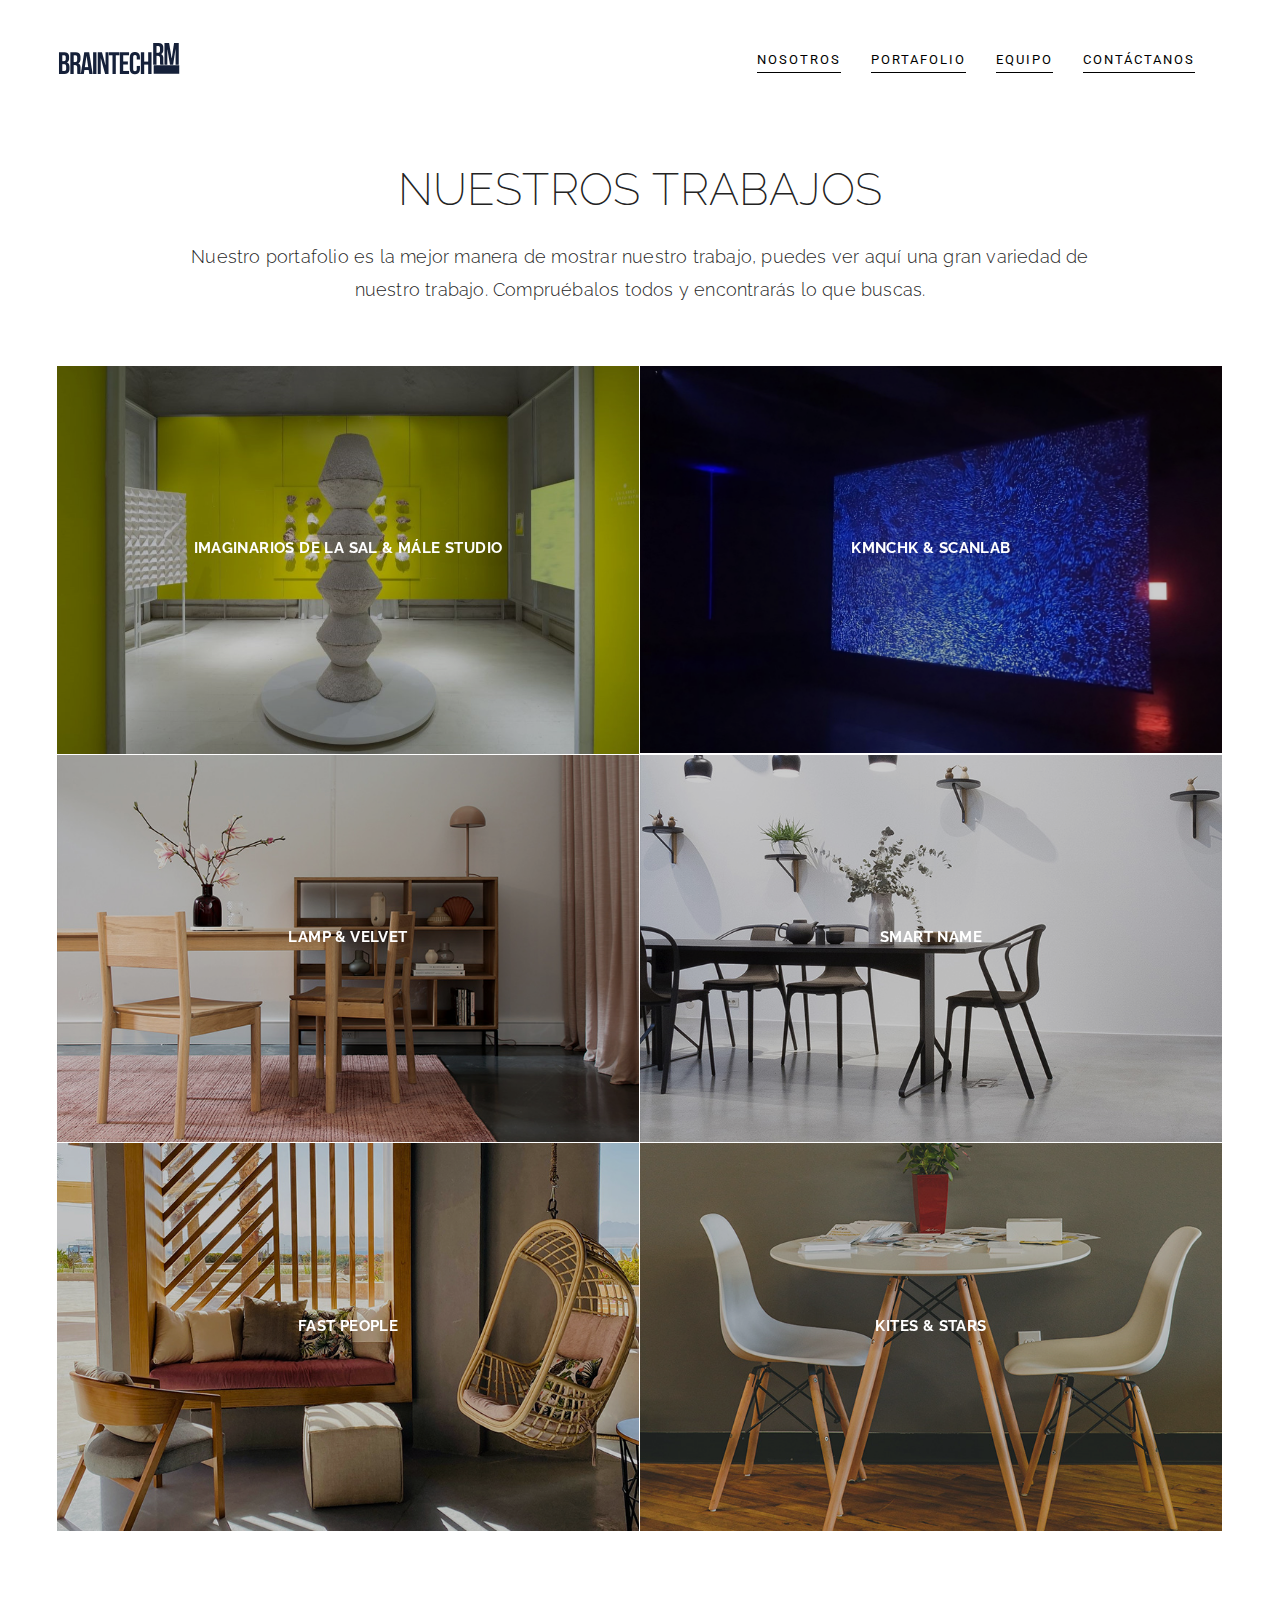
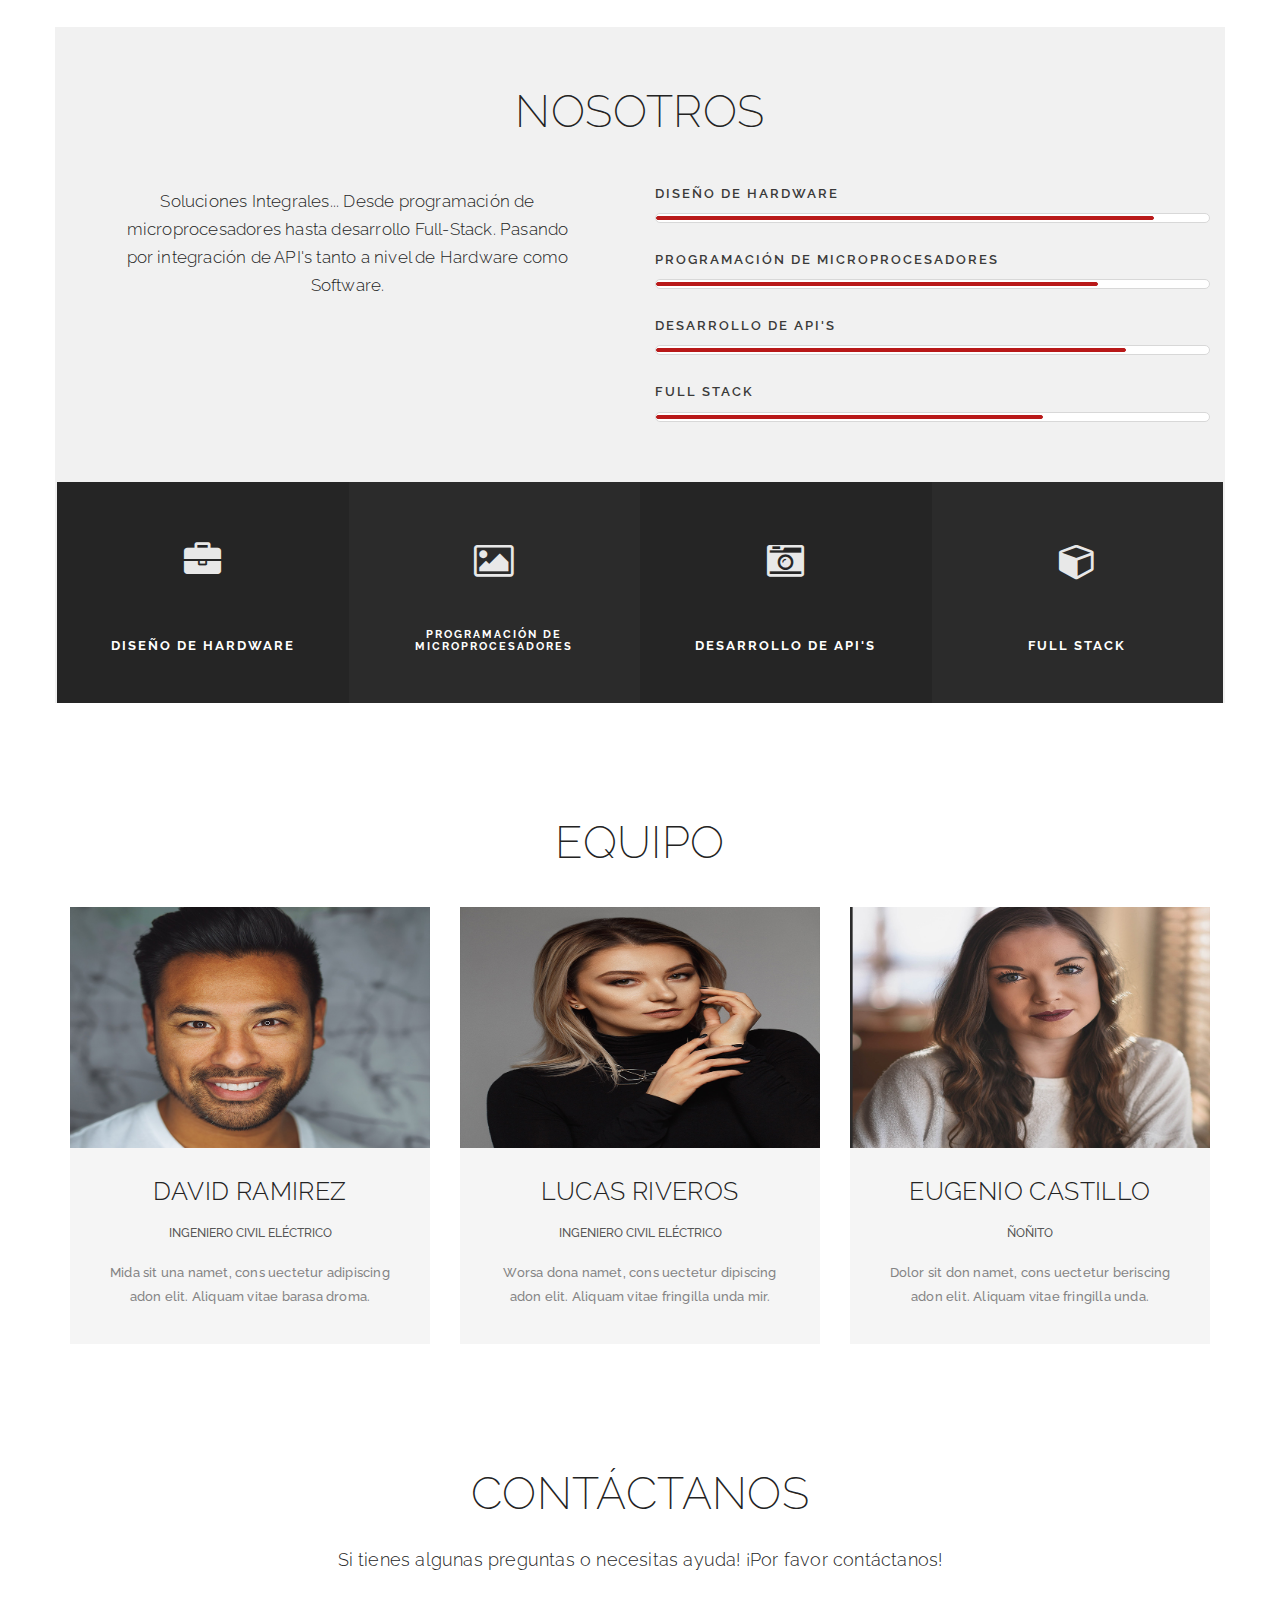
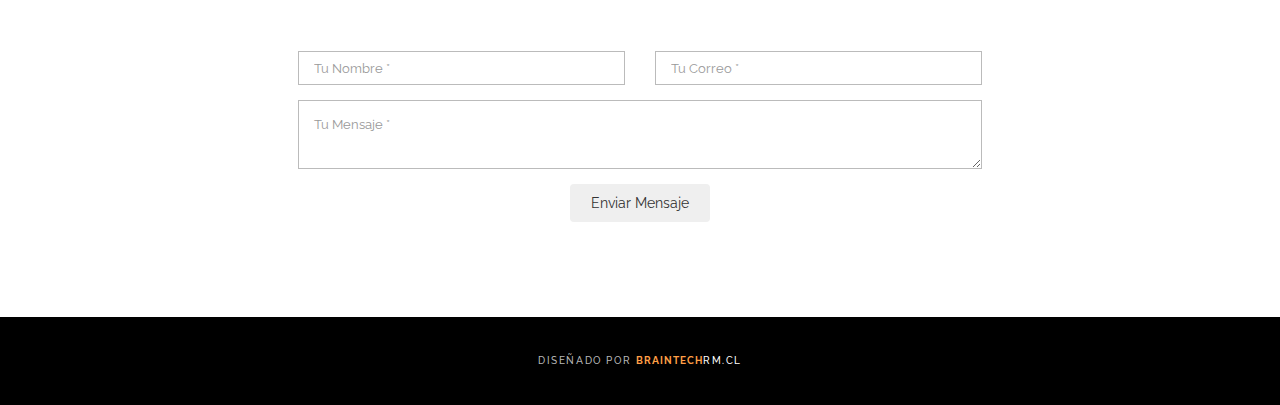
==== commit 9f74aac8: "up" ====
--- a/index.html
+++ b/index.html
@@ -283,7 +283,7 @@
 					<div class="col-md-3 col-0-gutter mz-about-dark text-center">
 						<div class="mz-module-about">
 							<i class="fa fa-cube ot-circle"></i>
-							<h3>UI/UX Design</h3>
+							<h3>Full Stack</h3>
 						</div>
 					</div>
 					<!-- end about module -->
@@ -309,8 +309,8 @@
 								<img src="images/demo/author-2.jpg" class="img-responsive" alt="author">
 							</div>
 							<div class="team-text">
-								<h3>TOM BEKERS</h3>
-								<div class="team-position">CEO & Web Design</div>
+								<h3>David Ramirez</h3>
+								<div class="team-position">Ingeniero Civil Eléctrico</div>
 								<p>Mida sit una namet, cons uectetur adipiscing adon elit. Aliquam vitae barasa droma.</p>
 							</div>
 						</div>
@@ -323,8 +323,8 @@
 								<img src="images/demo/author-6.jpg" class="img-responsive" alt="author">
 							</div>
 							<div class="team-text">
-								<h3>LINA GOSATA</h3>
-								<div class="team-position">Photography</div>
+								<h3>Lucas Riveros</h3>
+								<div class="team-position">Ingeniero Civil Eléctrico</div>
 								<p>Worsa dona namet, cons uectetur dipiscing adon elit. Aliquam vitae fringilla unda mir.</p>
 							</div>
 						</div>
@@ -337,8 +337,8 @@
 								<img src="images/demo/author-4.jpg" class="img-responsive" alt="author">
 							</div>
 							<div class="team-text">
-								<h3>John BEKERS</h3>
-								<div class="team-position">Marketing</div>
+								<h3>Eugenio Castillo</h3>
+								<div class="team-position">ñoñito</div>
 								<p>Dolor sit don namet, cons uectetur beriscing adon elit. Aliquam vitae fringilla unda.</p>
 							</div>
 						</div>
--- a/css/style.css
+++ b/css/style.css
@@ -58,6 +58,11 @@
     outline: 0;
 }
 
+.container-fluid {
+    padding-right: 0;
+    padding-left: 0;
+}
+
 ::selection {
     text-shadow: none;
     background: #fed136;
@@ -73,11 +78,7 @@
     padding: 35px 0 60px;
 }
 
-.carousel-inner img {
-    width: 100%;
-    height: 400px;
-  }
-  
+
 /*--------------------
 1.1 Reset bootstrap
 --------------------*/
@@ -95,7 +96,6 @@
 /*--------------------
 2. Navigation
 --------------------*/
-
 
 .navbar-default {
     background-color: #F1F1F1;
@@ -617,6 +617,51 @@
 }
 
 /*--------------------
+3. Inside Modal
+--------------------*/
+
+header {
+    margin-top: 80px;
+}
+
+.owl-slider-item {
+	position: relative;
+	background-color: #000;
+}
+.owl-slider-item img {
+	opacity: 0.7;
+}
+.owl-slider .owl-controls {
+	position: absolute;
+	left: 0;
+	top: 38%;
+	width: 100%;	
+}
+
+.owl-slider .owl-controls .owl-nav [class*=owl-] {
+	padding: 30px 40px;
+	background: rgba(0, 0, 0, 0.26);
+	border-radius: 0;
+	margin: 0;
+	font-size: 30px;
+	z-index: 1000;
+}
+
+.owl-slider .owl-controls .owl-nav [class*=owl-]:hover {
+    background: #000;
+    color: #fff;
+    text-decoration: none;
+}
+
+.owl-slider .owl-controls .owl-prev {
+	float: left;
+}
+
+.owl-slider .owl-controls .owl-next {
+	float: right;
+}
+
+/*--------------------
 7. Components
 --------------------*/
 
@@ -642,8 +687,8 @@
 
 .btn {
     display: inline-block;
-    padding: 8px 20px;
-    margin-bottom: 0;
+    padding: 8px  20px;
+    margin-bottom: 20px;
     font-size: 14px;
     font-weight: 400;
     line-height: 1.42857143;
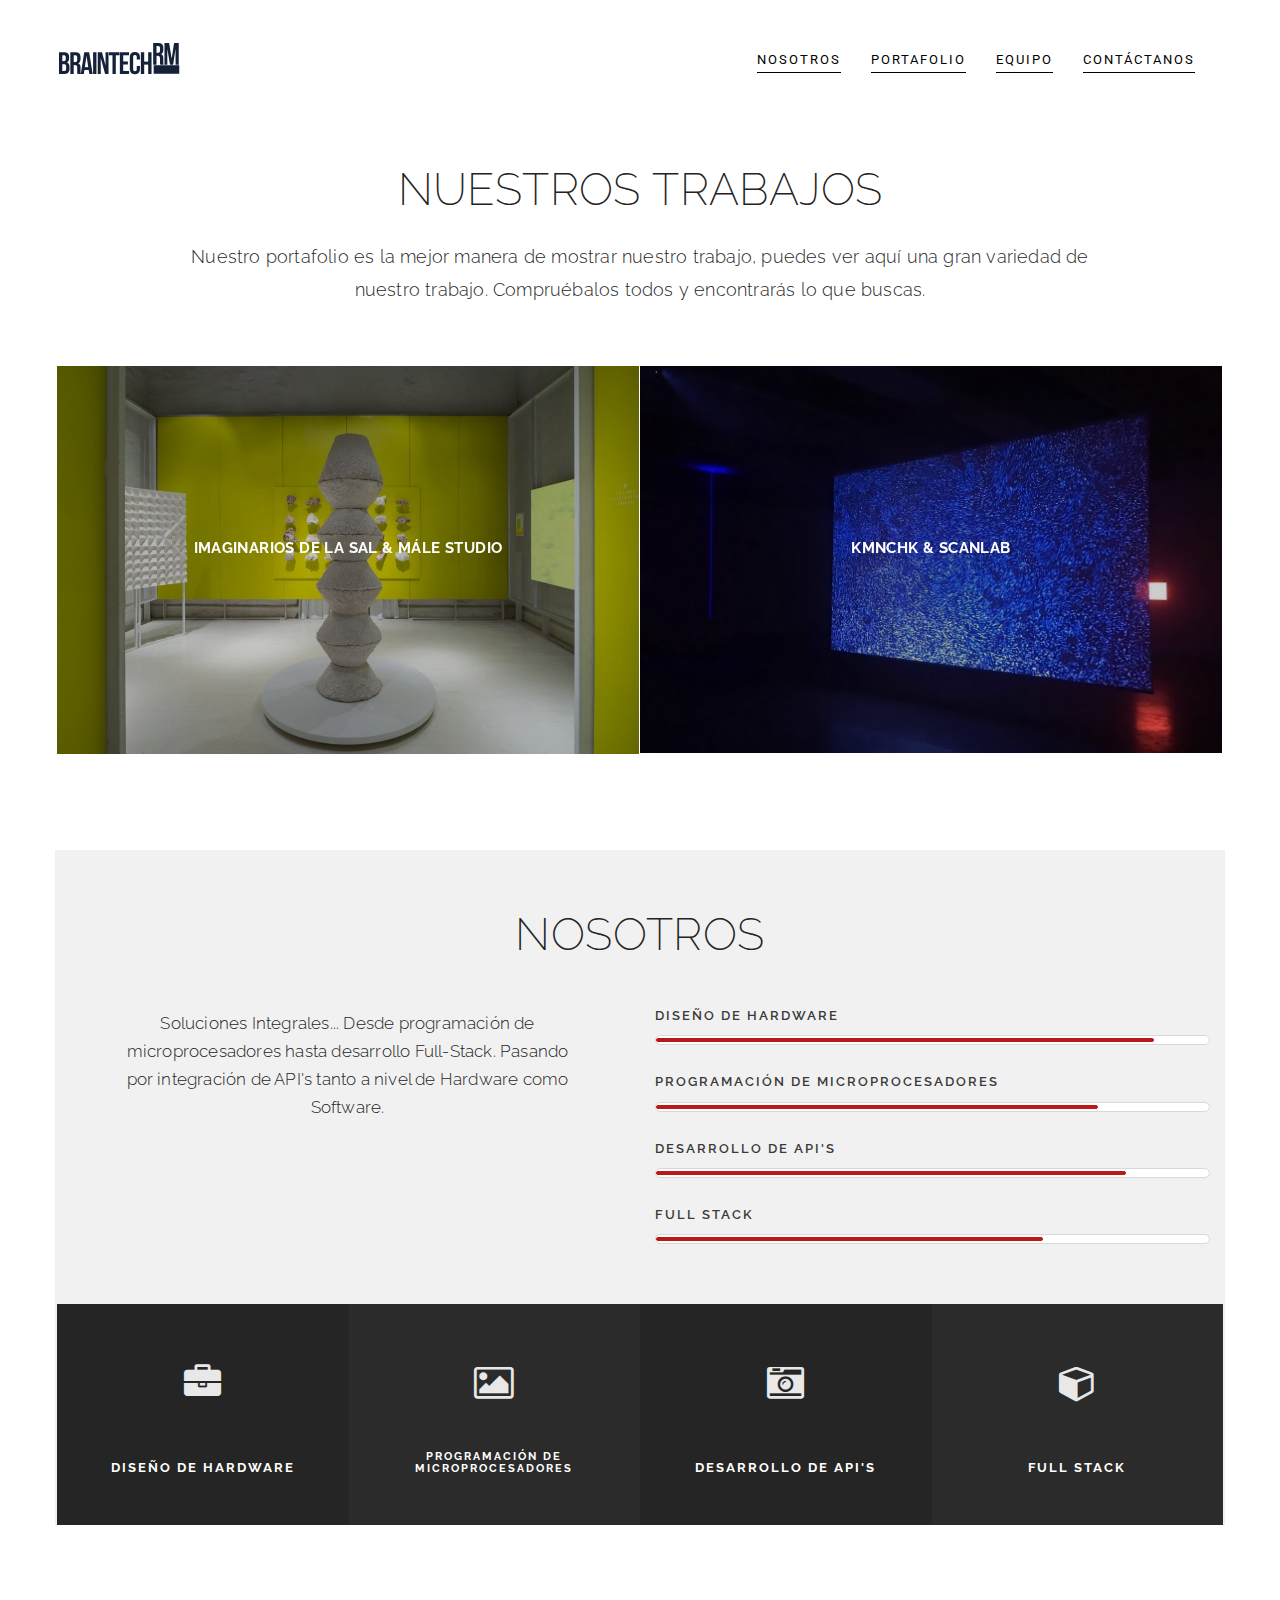
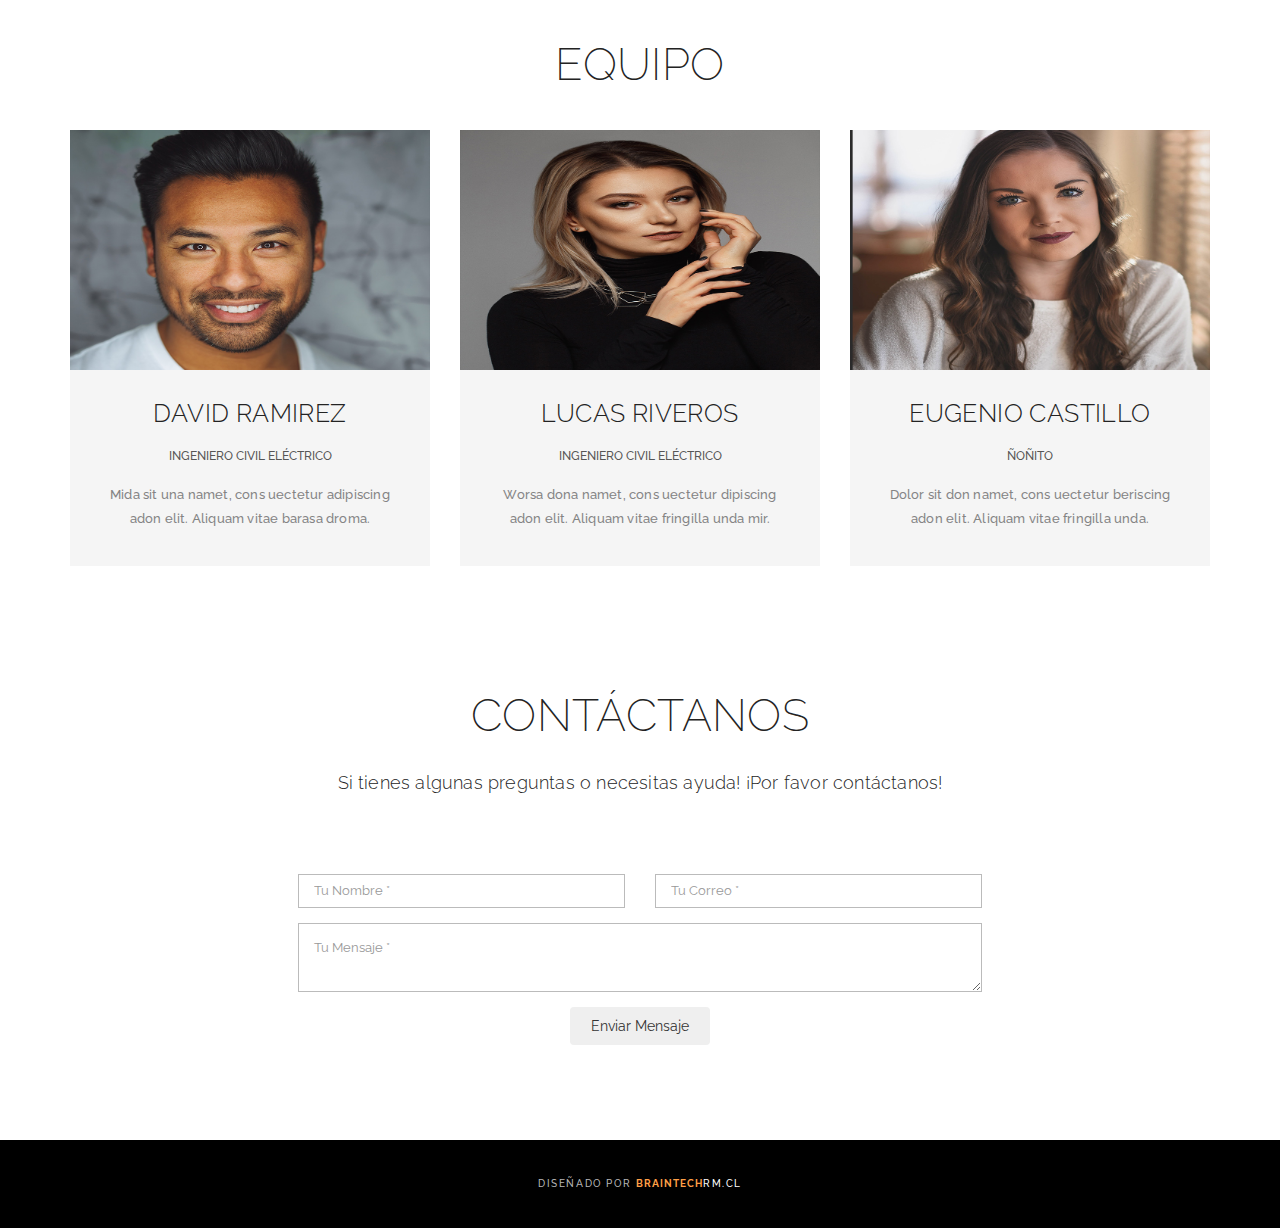
==== commit d70fa113: "update" ====
--- a/index.html
+++ b/index.html
@@ -89,7 +89,7 @@
 							<img src="images/demo/camanchaca-01.jpeg" alt="img02" class="img-responsive" />
 							<figcaption>
 								<h2>KMNCHK & SCANLAB</h2>
-								<p>Branding, Web Design</p>
+								<p>Diseño de Hardware</p>
 								<a href="#" data-toggle="modal" data-target="#Modal-2">View more</a>
 							</figcaption>
 						</figure>
@@ -97,67 +97,7 @@
 				</div>
 				<!-- end portfolio item -->
 			</div>
-			<div class="row row-0-gutter">
-				<!-- start portfolio item -->
-				<div class="col-md-6 col-0-gutter">
-					<div class="ot-portfolio-item">
-						<figure class="effect-bubba">
-							<img src="images/demo/portfolio-3.jpg" alt="img02" class="img-responsive" />
-							<figcaption>
-								<h2>Lamp & Velvet</h2>
-								<p>Branding, Web Design</p>
-								<a href="#" data-toggle="modal" data-target="#Modal-3">View more</a>
-							</figcaption>
-						</figure>
-					</div>
-				</div>
-				<!-- end portfolio item -->
-				<!-- start portfolio item -->
-				<div class="col-md-6 col-0-gutter">
-					<div class="ot-portfolio-item">
-						<figure class="effect-bubba">
-							<img src="images/demo/portfolio-4.jpg" alt="img02" class="img-responsive" />
-							<figcaption>
-								<h2>Smart Name</h2>
-								<p>Branding, Design</p>
-								<a href="#" data-toggle="modal" data-target="#Modal-4">View more</a>
-							</figcaption>
-						</figure>
-					</div>
-				</div>
-				<!-- end portfolio item -->
-			</div>
-			<div class="row row-0-gutter">
-				<!-- start portfolio item -->
-				<div class="col-md-6 col-0-gutter">
-					<div class="ot-portfolio-item">
-						<figure class="effect-bubba">
-							<img src="images/demo/portfolio-5.jpg" alt="img02" class="img-responsive" />
-							<figcaption>
-								<h2>Fast People</h2>
-								<p>Branding, Web Design</p>
-								<a href="#" data-toggle="modal" data-target="#Modal-5">View more</a>
-							</figcaption>
-						</figure>
-					</div>
-				</div>
-				<!-- end portfolio item -->
-				<!-- start portfolio item -->
-				<div class="col-md-6 col-0-gutter">
-					<div class="ot-portfolio-item">
-						<figure class="effect-bubba">
-							<img src="images/demo/portfolio-6.jpg" alt="img02" class="img-responsive" />
-							<figcaption>
-								<h2>Kites & Stars</h2>
-								<p>Branding, Web Design</p>
-								<a href="#" data-toggle="modal" data-target="#Modal-2">View more</a>
-							</figcaption>
-						</figure>
-					</div>
-				</div>
-				<!-- end portfolio item -->
-			</div>
-			</div><!-- container -->
+		</div><!-- container -->
 		</section>
 		
 		<div class="container-fluid">
@@ -410,12 +350,20 @@
 				<div class="modal-content">
 					<div class="modal-header">
 						<button type="button" class="close" data-dismiss="modal" aria-label="Close"><span aria-hidden="true">&times;</span></button>
-						<h4 class="modal-title" id="Modal-label-1">Dean & Letter</h4>
+						<h4 class="modal-title" id="Modal-label-1">IMAGINARIOS DE LA SAL</h4>
 					</div>
 					<div class="modal-body">
 						<img src="images/demo/imaginariosdelasal-01.jpeg" alt="img01" class="img-responsive" />
 						<div class="modal-works"><span>Programación Audiovisual</span><span>Diseño de Hardware</span></div>
 						<p>Imaginarios de la Sal fue un proyecto que involucraba</p>
+					</div>
+					<div class="row">
+						<div class="col-lg-12 text-center">
+							<div id="success"></div>
+							<a href="fotos/fotos1.html">
+							<button class="btn">Ver Más Imagenes</button>
+							</a>
+						</div>
 					</div>
 					<div class="modal-footer">
 						<button type="button" class="btn btn-default" data-dismiss="modal">Close</button>
@@ -430,17 +378,17 @@
 				<div class="modal-content">
 					<div class="modal-header">
 						<button type="button" class="close" data-dismiss="modal" aria-label="Close"><span aria-hidden="true">&times;</span></button>
-						<h4 class="modal-title" id="Modal-label-2">Startup Framework</h4>
+						<h4 class="modal-title" id="Modal-label-2">KMNCHK & SCANLAB</h4>
 					</div>
 					<div class="modal-body">
-						<img src="images/demo/imaginariosdelasal-01.jpeg" alt="img01" class="img-responsive" />
-						<div class="modal-works"><span>Branding</span><span>Web Design</span></div>
+						<img src="images/demo/camanchaca-01.jpeg" alt="img01" class="img-responsive" />
+						<div class="modal-works"><span>Diseño de Hardware</span><span>Programación Audiovisual</span></div>
 						<p>Temporibus autem quibusdam et aut officiis debitis aut rerum necessitatibus saepe</p>
 					</div>
 					<div class="row">
 						<div class="col-lg-12 text-center">
 							<div id="success"></div>
-							<a href="fotos1.html">
+							<a href="fotos/fotos2.html">
 							<button class="btn">Ver Más Imagenes</button>
 							</a>
 						</div>
--- a/css/style.css
+++ b/css/style.css
@@ -42,6 +42,7 @@
     letter-spacing: 0.2px;
     color: #252525;
 }
+
 
 a:hover,
 a:focus,
